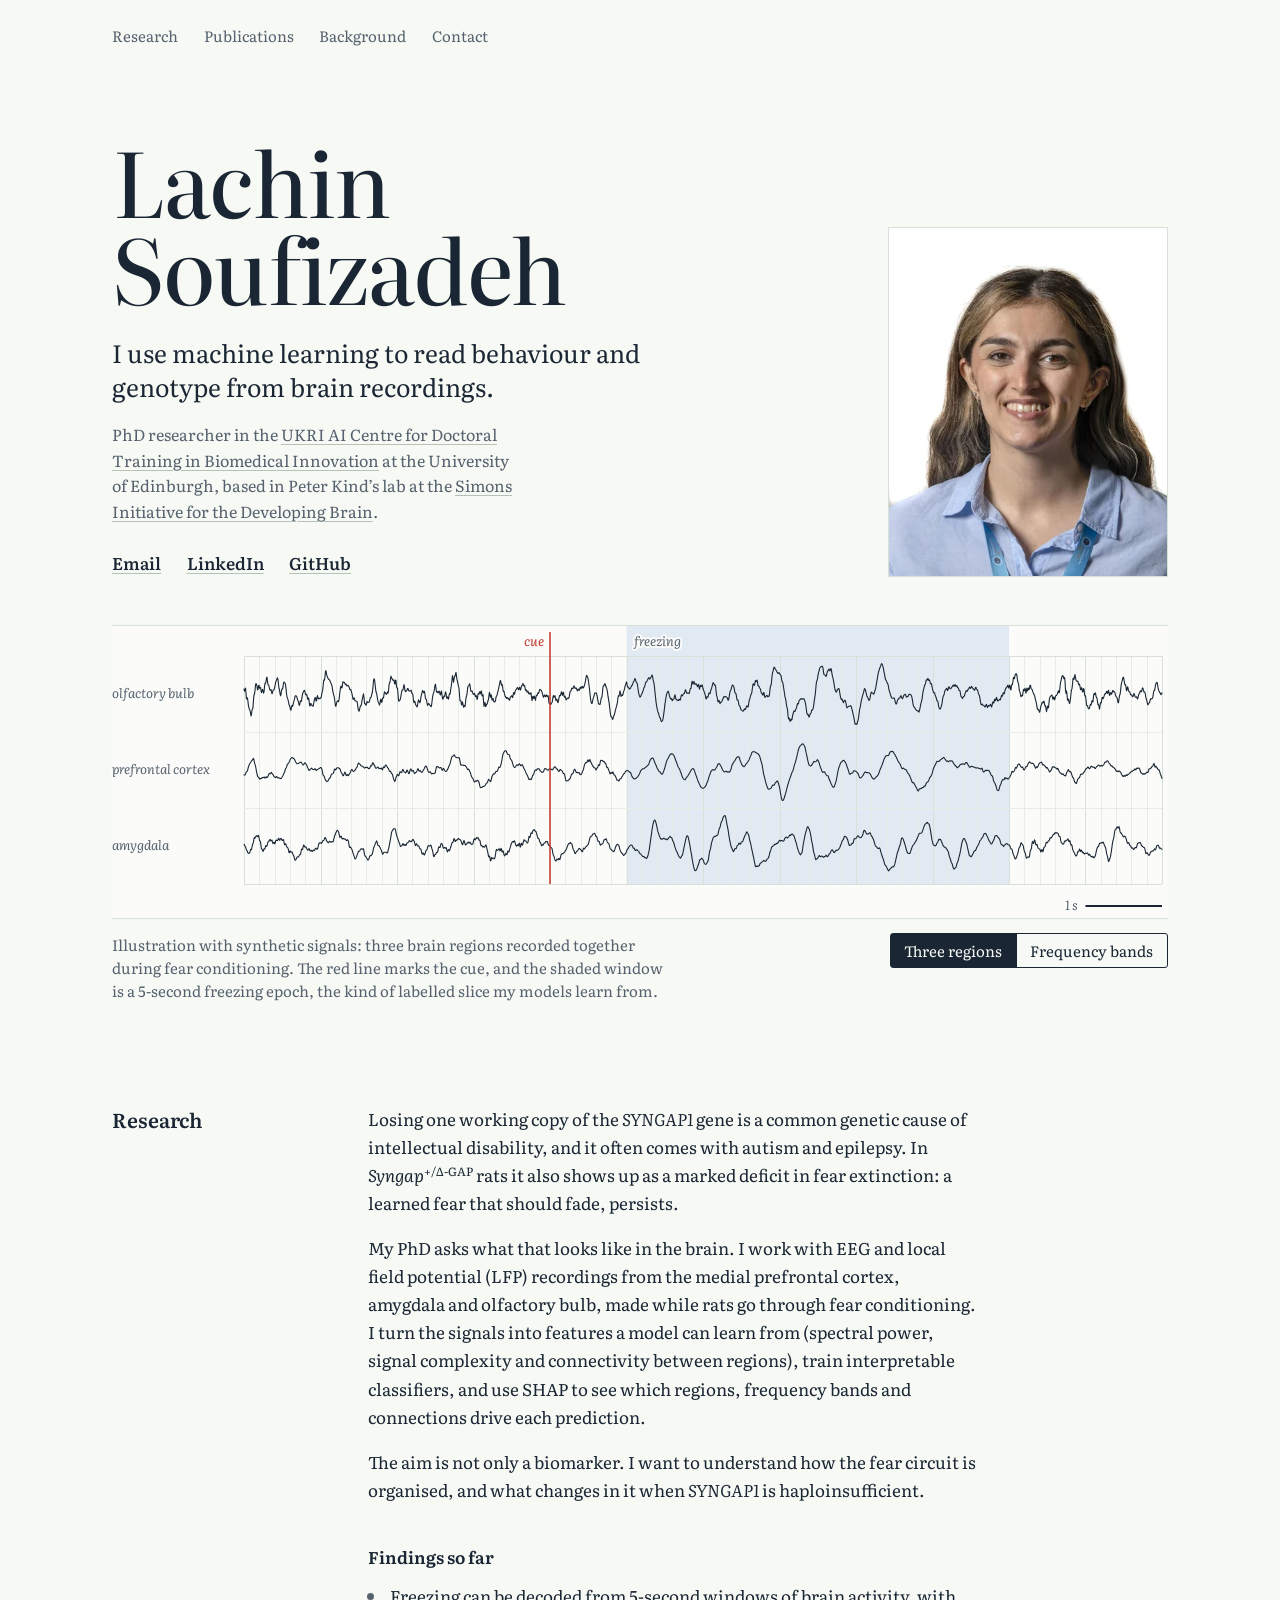
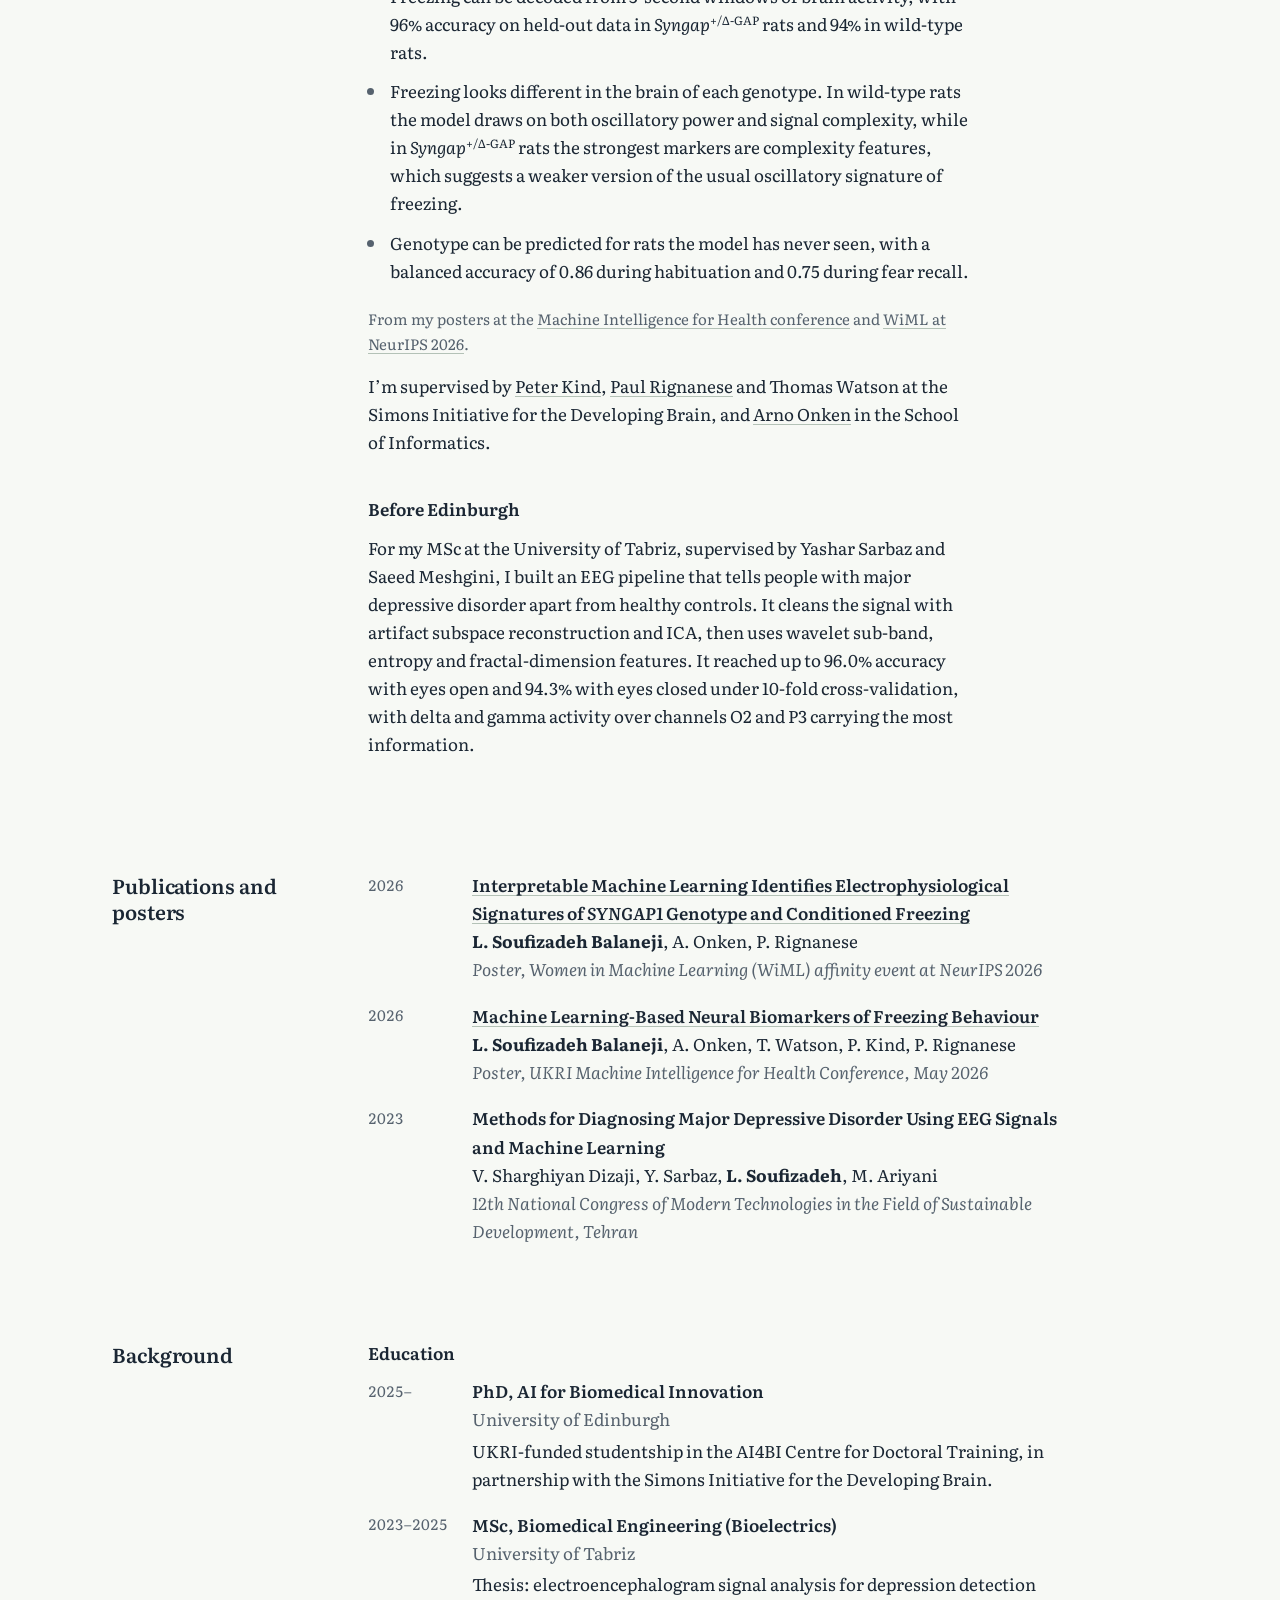
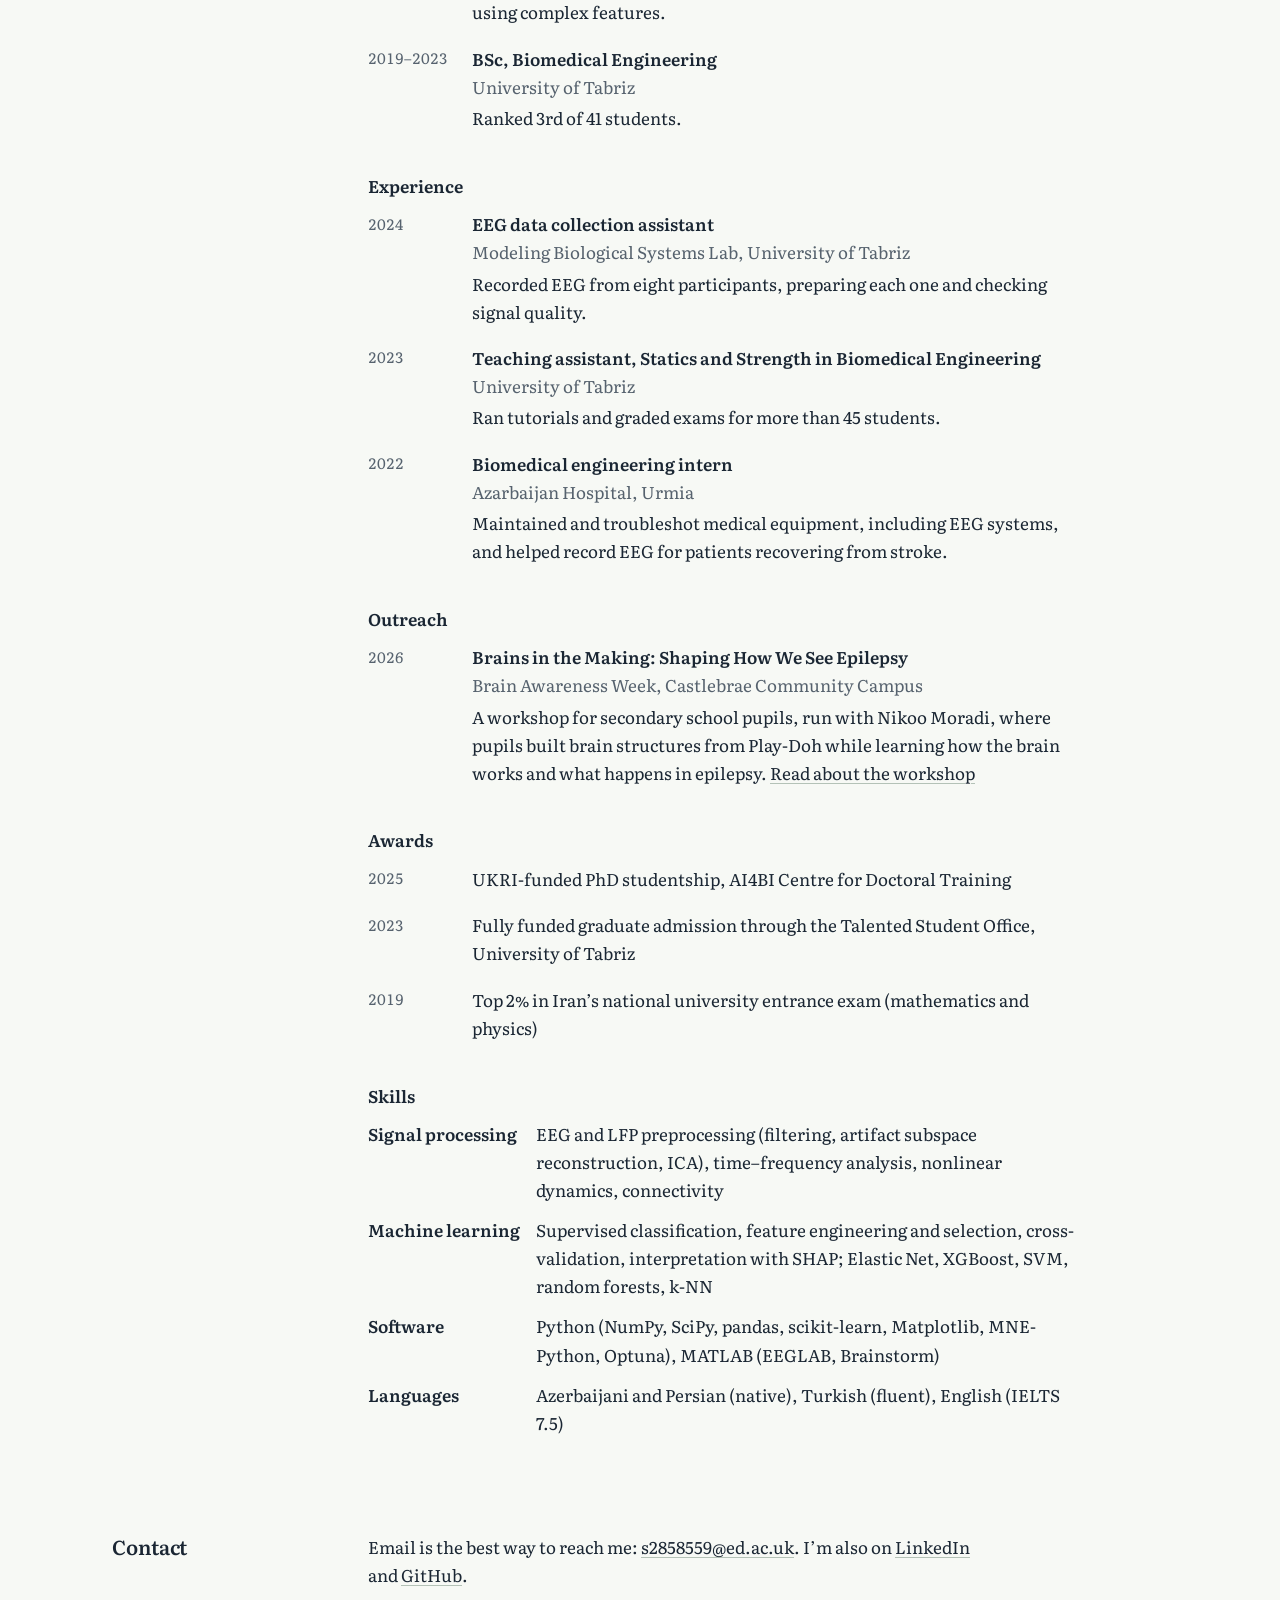
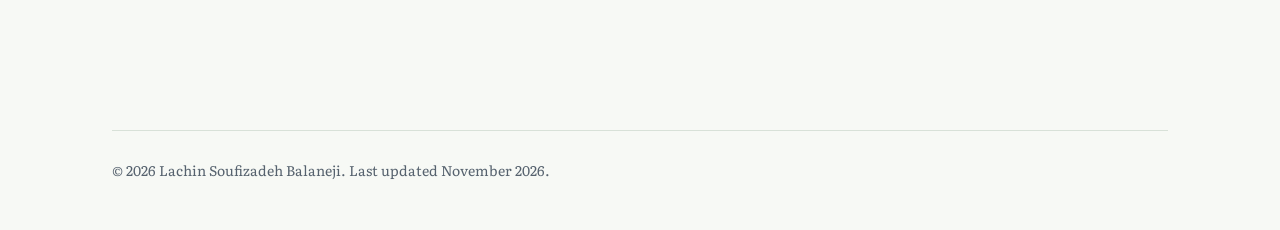
==== index.html @ 3ce11e8c "Point LinkedIn links to the current profile URL Co-Authored-By: Claude Opus 5.5 <noreply@anthropic.c" ====
<!doctype html>
<html lang="en-GB">
<head>
  <meta charset="utf-8">
  <meta name="viewport" content="width=device-width, initial-scale=1">
  <title>Lachin Soufizadeh Balaneji, PhD researcher at the University of Edinburgh</title>
  <meta name="description" content="Lachin Soufizadeh Balaneji is a PhD researcher in the UKRI AI Centre for Doctoral Training in Biomedical Innovation at the University of Edinburgh, using interpretable machine learning to decode fear behaviour and SYNGAP1 genotype from rat EEG and LFP recordings.">
  <link rel="canonical" href="https://lachinsoufizadeh.github.io/">
  <meta name="author" content="Lachin Soufizadeh Balaneji">
  <meta name="theme-color" content="#f7f9f5">
  <meta name="color-scheme" content="light">

  <meta property="og:type" content="profile">
  <meta property="og:title" content="Lachin Soufizadeh Balaneji">
  <meta property="og:description" content="PhD researcher at the University of Edinburgh, using machine learning to read behaviour and genotype from brain recordings.">
  <meta property="og:url" content="https://lachinsoufizadeh.github.io/">
  <meta property="og:image" content="https://lachinsoufizadeh.github.io/assets/img/og-image.png">
  <meta property="og:image:width" content="1200">
  <meta property="og:image:height" content="630">
  <meta property="og:image:alt" content="Lachin Soufizadeh Balaneji, PhD researcher, with an illustrated three-channel brain recording.">
  <meta name="twitter:card" content="summary_large_image">

  <link rel="icon" href="/assets/img/favicon.svg" type="image/svg+xml">
  <link rel="icon" href="/assets/img/favicon-32.png" sizes="32x32" type="image/png">
  <link rel="apple-touch-icon" href="/assets/img/apple-touch-icon.png">
  <link rel="preload" href="/assets/fonts/literata-latin-opsz-normal.woff2" as="font" type="font/woff2" crossorigin>
  <link rel="stylesheet" href="/assets/css/site.css">
  <script>document.documentElement.classList.add("js");</script>
  <script src="/assets/js/recording.js" defer></script>

  <script type="application/ld+json">
  {
    "@context": "https://schema.org",
    "@type": "Person",
    "name": "Lachin Soufizadeh Balaneji",
    "alternateName": "Lachin Soufizadeh",
    "url": "https://lachinsoufizadeh.github.io/",
    "image": "https://lachinsoufizadeh.github.io/assets/img/lachin-800.jpg",
    "jobTitle": "PhD researcher",
    "email": "mailto:s2858559@ed.ac.uk",
    "affiliation": { "@type": "CollegeOrUniversity", "name": "University of Edinburgh" },
    "alumniOf": { "@type": "CollegeOrUniversity", "name": "University of Tabriz" },
    "knowsAbout": ["Machine learning", "EEG", "Local field potentials", "Signal processing", "Neuroscience"],
    "sameAs": [
      "https://www.linkedin.com/in/lachin-soufizadeh-balaneji-bb8ab818a/",
      "https://github.com/LachinSoufizadeh"
    ]
  }
  </script>
</head>
<body>
  <a class="skip" href="#main">Skip to content</a>

  <header>
    <nav class="site-nav wrap" aria-label="Sections">
      <ul>
        <li><a href="#research">Research</a></li>
        <li><a href="#publications">Publications</a></li>
        <li><a href="#background">Background</a></li>
        <li><a href="#contact">Contact</a></li>
      </ul>
    </nav>
  </header>

  <main id="main">
    <section class="hero wrap" aria-labelledby="name">
      <div class="hero-text">
        <h1 id="name"><span>Lachin</span> <span>Soufizadeh</span></h1>
        <p class="lead">I use machine learning to read behaviour and genotype from brain recordings.</p>
        <p class="affiliation">PhD researcher in the <a href="https://ai4bi-cdt.ed.ac.uk/">UKRI AI Centre for Doctoral Training in Biomedical Innovation</a> at the University of Edinburgh, based in Peter Kind’s lab at the <a href="https://www.sidb.org.uk/">Simons Initiative for the Developing Brain</a>.</p>
        <ul class="links">
          <li><a href="mailto:s2858559@ed.ac.uk">Email</a></li>
          <li><a href="https://www.linkedin.com/in/lachin-soufizadeh-balaneji-bb8ab818a/">LinkedIn</a></li>
          <li><a href="https://github.com/LachinSoufizadeh">GitHub</a></li>
        </ul>
      </div>
      <figure class="portrait">
        <picture>
          <source type="image/webp" srcset="/assets/img/lachin-400.webp 400w, /assets/img/lachin-800.webp 800w" sizes="(max-width: 40rem) 8.5rem, (min-width: 76rem) 17.5rem, 23vw">
          <img src="/assets/img/lachin-400.jpg" srcset="/assets/img/lachin-400.jpg 400w, /assets/img/lachin-800.jpg 800w" sizes="(max-width: 40rem) 8.5rem, (min-width: 76rem) 17.5rem, 23vw" width="400" height="500" alt="Lachin Soufizadeh, smiling, in a light blue shirt.">
        </picture>
      </figure>
    </section>

    <figure class="recording wrap">
      <div class="recording-plot" data-recording></div>
      <figcaption>
        <p class="recording-caption" data-recording-caption aria-live="polite"></p>
        <div class="view-switch" role="group" aria-label="Recording view">
          <button type="button" data-view="regions" aria-pressed="true">Three regions</button>
          <button type="button" data-view="bands" aria-pressed="false">Frequency bands</button>
        </div>
      </figcaption>
    </figure>

    <section class="section wrap" id="research" aria-labelledby="research-title">
      <h2 id="research-title">Research</h2>
      <div class="section-body">
        <p>Losing one working copy of the <i>SYNGAP1</i> gene is a common genetic cause of intellectual disability, and it often comes with autism and epilepsy. In <i>Syngap</i><sup>+/Δ-GAP</sup> rats it also shows up as a marked deficit in fear extinction: a learned fear that should fade, persists.</p>
        <p>My PhD asks what that looks like in the brain. I work with EEG and local field potential (LFP) recordings from the medial prefrontal cortex, amygdala and olfactory bulb, made while rats go through fear conditioning. I turn the signals into features a model can learn from (spectral power, signal complexity and connectivity between regions), train interpretable classifiers, and use SHAP to see which regions, frequency bands and connections drive each prediction.</p>
        <p>The aim is not only a biomarker. I want to understand how the fear circuit is organised, and what changes in it when <i>SYNGAP1</i> is haploinsufficient.</p>

        <h3>Findings so far</h3>
        <ul class="findings">
          <li>Freezing can be decoded from 5-second windows of brain activity, with 96% accuracy on held-out data in <i>Syngap</i><sup>+/Δ-GAP</sup> rats and 94% in wild-type rats.</li>
          <li>Freezing looks different in the brain of each genotype. In wild-type rats the model draws on both oscillatory power and signal complexity, while in <i>Syngap</i><sup>+/Δ-GAP</sup> rats the strongest markers are complexity features, which suggests a weaker version of the usual oscillatory signature of freezing.</li>
          <li>Genotype can be predicted for rats the model has never seen, with a balanced accuracy of 0.86 during habituation and 0.75 during fear recall.</li>
        </ul>
        <p class="source">From my posters at the <a href="https://ai4bi-cdt.ed.ac.uk/sites/default/files/2026-06/Machine%20Learning-Based%20Neural%20Biomarkers%20of%20Freezing%20Behaviour%20-%20Lachin%20Soufizadeh.pdf">Machine Intelligence for Health conference</a> and <a href="https://neurips.cc/virtual/2026/179485">WiML at NeurIPS 2026</a>.</p>

        <p>I’m supervised by <a href="https://sidb.org.uk/peter-kind/">Peter Kind</a>, <a href="https://sidb.org.uk/peter-kind/paul-rignanese/">Paul Rignanese</a> and Thomas Watson at the Simons Initiative for the Developing Brain, and <a href="https://homepages.inf.ed.ac.uk/aonken/">Arno Onken</a> in the School of Informatics.</p>

        <h3>Before Edinburgh</h3>
        <p>For my MSc at the University of Tabriz, supervised by Yashar Sarbaz and Saeed Meshgini, I built an EEG pipeline that tells people with major depressive disorder apart from healthy controls. It cleans the signal with artifact subspace reconstruction and ICA, then uses wavelet sub-band, entropy and fractal-dimension features. It reached up to 96.0% accuracy with eyes open and 94.3% with eyes closed under 10-fold cross-validation, with delta and gamma activity over channels O2 and P3 carrying the most information.</p>
      </div>
    </section>

    <section class="section wrap" id="publications" aria-labelledby="publications-title">
      <h2 id="publications-title">Publications and posters</h2>
      <div class="section-body is-listing">
        <ol class="entries">
          <li class="entry">
            <span class="when">2026</span>
            <div>
              <p class="title"><a href="https://neurips.cc/virtual/2026/179485">Interpretable Machine Learning Identifies Electrophysiological Signatures of <i>SYNGAP1</i> Genotype and Conditioned Freezing</a></p>
              <p><b>L.&nbsp;Soufizadeh&nbsp;Balaneji</b>, A.&nbsp;Onken, P.&nbsp;Rignanese</p>
              <p class="meta"><i>Poster, Women in Machine Learning (WiML) affinity event at NeurIPS 2026</i></p>
            </div>
          </li>
          <li class="entry">
            <span class="when">2026</span>
            <div>
              <p class="title"><a href="https://ai4bi-cdt.ed.ac.uk/sites/default/files/2026-06/Machine%20Learning-Based%20Neural%20Biomarkers%20of%20Freezing%20Behaviour%20-%20Lachin%20Soufizadeh.pdf">Machine Learning-Based Neural Biomarkers of Freezing Behaviour</a></p>
              <p><b>L.&nbsp;Soufizadeh&nbsp;Balaneji</b>, A.&nbsp;Onken, T.&nbsp;Watson, P.&nbsp;Kind, P.&nbsp;Rignanese</p>
              <p class="meta"><i>Poster, UKRI Machine Intelligence for Health Conference, May 2026</i></p>
            </div>
          </li>
          <li class="entry">
            <span class="when">2023</span>
            <div>
              <p class="title">Methods for Diagnosing Major Depressive Disorder Using EEG Signals and Machine Learning</p>
              <p>V.&nbsp;Sharghiyan&nbsp;Dizaji, Y.&nbsp;Sarbaz, <b>L.&nbsp;Soufizadeh</b>, M.&nbsp;Ariyani</p>
              <p class="meta"><i>12th National Congress of Modern Technologies in the Field of Sustainable Development, Tehran</i></p>
            </div>
          </li>
        </ol>
      </div>
    </section>

    <section class="section wrap" id="background" aria-labelledby="background-title">
      <h2 id="background-title">Background</h2>
      <div class="section-body is-listing">
        <h3>Education</h3>
        <ol class="entries">
          <li class="entry">
            <span class="when">2025–</span>
            <div>
              <p class="title">PhD, AI for Biomedical Innovation</p>
              <p class="meta">University of Edinburgh</p>
              <p class="detail">UKRI-funded studentship in the AI4BI Centre for Doctoral Training, in partnership with the Simons Initiative for the Developing Brain.</p>
            </div>
          </li>
          <li class="entry">
            <span class="when">2023–2025</span>
            <div>
              <p class="title">MSc, Biomedical Engineering (Bioelectrics)</p>
              <p class="meta">University of Tabriz</p>
              <p class="detail">Thesis: electroencephalogram signal analysis for depression detection using complex features.</p>
            </div>
          </li>
          <li class="entry">
            <span class="when">2019–2023</span>
            <div>
              <p class="title">BSc, Biomedical Engineering</p>
              <p class="meta">University of Tabriz</p>
              <p class="detail">Ranked 3rd of 41 students.</p>
            </div>
          </li>
        </ol>

        <h3>Experience</h3>
        <ol class="entries">
          <li class="entry">
            <span class="when">2024</span>
            <div>
              <p class="title">EEG data collection assistant</p>
              <p class="meta">Modeling Biological Systems Lab, University of Tabriz</p>
              <p class="detail">Recorded EEG from eight participants, preparing each one and checking signal quality.</p>
            </div>
          </li>
          <li class="entry">
            <span class="when">2023</span>
            <div>
              <p class="title">Teaching assistant, Statics and Strength in Biomedical Engineering</p>
              <p class="meta">University of Tabriz</p>
              <p class="detail">Ran tutorials and graded exams for more than 45 students.</p>
            </div>
          </li>
          <li class="entry">
            <span class="when">2022</span>
            <div>
              <p class="title">Biomedical engineering intern</p>
              <p class="meta">Azarbaijan Hospital, Urmia</p>
              <p class="detail">Maintained and troubleshot medical equipment, including EEG systems, and helped record EEG for patients recovering from stroke.</p>
            </div>
          </li>
        </ol>

        <h3>Outreach</h3>
        <ol class="entries">
          <li class="entry">
            <span class="when">2026</span>
            <div>
              <p class="title">Brains in the Making: Shaping How We See Epilepsy</p>
              <p class="meta">Brain Awareness Week, Castlebrae Community Campus</p>
              <p class="detail">A workshop for secondary school pupils, run with Nikoo Moradi, where pupils built brain structures from Play-Doh while learning how the brain works and what happens in epilepsy. <a href="https://ai4bi-cdt.ed.ac.uk/cdt-impact/public-engagement">Read about the workshop</a></p>
            </div>
          </li>
        </ol>

        <h3>Awards</h3>
        <ol class="entries">
          <li class="entry">
            <span class="when">2025</span>
            <div><p>UKRI-funded PhD studentship, AI4BI Centre for Doctoral Training</p></div>
          </li>
          <li class="entry">
            <span class="when">2023</span>
            <div><p>Fully funded graduate admission through the Talented Student Office, University of Tabriz</p></div>
          </li>
          <li class="entry">
            <span class="when">2019</span>
            <div><p>Top 2% in Iran’s national university entrance exam (mathematics and physics)</p></div>
          </li>
        </ol>

        <h3>Skills</h3>
        <dl class="skills">
          <dt>Signal processing</dt>
          <dd>EEG and LFP preprocessing (filtering, artifact subspace reconstruction, ICA), time–frequency analysis, nonlinear dynamics, connectivity</dd>
          <dt>Machine learning</dt>
          <dd>Supervised classification, feature engineering and selection, cross-validation, interpretation with SHAP; Elastic Net, XGBoost, SVM, random forests, k-NN</dd>
          <dt>Software</dt>
          <dd>Python (NumPy, SciPy, pandas, scikit-learn, Matplotlib, MNE-Python, Optuna), MATLAB (EEGLAB, Brainstorm)</dd>
          <dt>Languages</dt>
          <dd>Azerbaijani and Persian (native), Turkish (fluent), English (IELTS 7.5)</dd>
        </dl>
      </div>
    </section>

    <section class="section wrap" id="contact" aria-labelledby="contact-title">
      <h2 id="contact-title">Contact</h2>
      <div class="section-body">
        <p>Email is the best way to reach me: <a href="mailto:s2858559@ed.ac.uk">s2858559@ed.ac.uk</a>. I’m also on <a href="https://www.linkedin.com/in/lachin-soufizadeh-balaneji-bb8ab818a/">LinkedIn</a> and <a href="https://github.com/LachinSoufizadeh">GitHub</a>.</p>
      </div>
    </section>
  </main>

  <footer class="site-footer wrap">
    <p>© 2026 Lachin Soufizadeh Balaneji. Last updated November 2026.</p>
  </footer>
</body>
</html>
---- assets/css/site.css ----
/* Lachin Soufizadeh Balaneji, personal site.
   Palette taken from chart-recorder paper: pale grid, blue-black ink,
   red pen for event marks (used only for the cue in the recording strip). */

/* Literata (SIL Open Font License, see assets/fonts/OFL.txt) */
@font-face {
  font-family: "Literata";
  font-style: normal;
  font-weight: 200 900;
  font-display: swap;
  src: url("../fonts/literata-latin-opsz-normal.woff2") format("woff2");
  unicode-range: U+0000-00FF, U+0131, U+0152-0153, U+02BB-02BC, U+02C6, U+02DA, U+02DC, U+0304, U+0308, U+0329, U+2000-206F, U+20AC, U+2122, U+2191, U+2193, U+2212, U+2215, U+FEFF, U+FFFD;
}
@font-face {
  font-family: "Literata";
  font-style: italic;
  font-weight: 200 900;
  font-display: swap;
  src: url("../fonts/literata-latin-opsz-italic.woff2") format("woff2");
  unicode-range: U+0000-00FF, U+0131, U+0152-0153, U+02BB-02BC, U+02C6, U+02DA, U+02DC, U+0304, U+0308, U+0329, U+2000-206F, U+20AC, U+2122, U+2191, U+2193, U+2212, U+2215, U+FEFF, U+FFFD;
}
@font-face {
  font-family: "Literata";
  font-style: normal;
  font-weight: 200 900;
  font-display: swap;
  src: url("../fonts/literata-latin-ext-opsz-normal.woff2") format("woff2");
  unicode-range: U+0100-02BA, U+02BD-02C5, U+02C7-02CC, U+02CE-02D7, U+02DD-02FF, U+0304, U+0308, U+0329, U+1D00-1DBF, U+1E00-1E9F, U+1EF2-1EFF, U+2020, U+20A0-20AB, U+20AD-20C0, U+2113, U+2C60-2C7F, U+A720-A7FF;
}
@font-face {
  font-family: "Literata";
  font-style: italic;
  font-weight: 200 900;
  font-display: swap;
  src: url("../fonts/literata-latin-ext-opsz-italic.woff2") format("woff2");
  unicode-range: U+0100-02BA, U+02BD-02C5, U+02C7-02CC, U+02CE-02D7, U+02DD-02FF, U+0304, U+0308, U+0329, U+1D00-1DBF, U+1E00-1E9F, U+1EF2-1EFF, U+2020, U+20A0-20AB, U+20AD-20C0, U+2113, U+2C60-2C7F, U+A720-A7FF;
}
@font-face {
  font-family: "Literata";
  font-style: normal;
  font-weight: 200 900;
  font-display: swap;
  src: url("../fonts/literata-greek-opsz-normal.woff2") format("woff2");
  unicode-range: U+0370-0377, U+037A-037F, U+0384-038A, U+038C, U+038E-03A1, U+03A3-03FF;
}

:root {
  --paper: #f7f9f5;
  --strip: #fbfcfa;
  --grid: #d8e1d8;
  --grid-fine: #e7ede6;
  --ink: #1a2633;
  --ink-2: #56626e;
  --rule: #b4c2b7;
  --cue: #c2362b;
  --epoch: #e1e9f2;
  --font: "Literata", "Iowan Old Style", "Palatino Linotype", Palatino, Georgia, serif;
  --measure: 38rem;
  --gutter: clamp(1.25rem, 4vw, 3rem);
  color-scheme: light;
}

*,
*::before,
*::after {
  box-sizing: border-box;
}

html {
  -webkit-text-size-adjust: 100%;
  text-size-adjust: 100%;
  scroll-behavior: smooth;
}

body {
  margin: 0;
  background: var(--paper);
  color: var(--ink);
  font-family: var(--font);
  font-size: 1.0625rem;
  line-height: 1.65;
  font-optical-sizing: auto;
  font-kerning: normal;
  text-rendering: optimizeLegibility;
  -webkit-font-smoothing: antialiased;
}

img,
svg {
  max-width: 100%;
}

a {
  color: inherit;
  text-decoration-line: underline;
  text-decoration-color: var(--rule);
  text-decoration-thickness: 1px;
  text-underline-offset: 0.2em;
  transition: text-decoration-color 0.15s ease;
}

a:hover {
  text-decoration-color: currentColor;
}

:focus-visible {
  outline: 2px solid var(--ink);
  outline-offset: 3px;
  border-radius: 2px;
}

i,
em {
  font-style: italic;
}

sup {
  font-size: 0.7em;
  line-height: 0;
  vertical-align: 0.5em;
}

.wrap {
  width: 100%;
  max-width: 72rem;
  margin-inline: auto;
  padding-inline: var(--gutter);
}

.skip {
  position: absolute;
  left: var(--gutter);
  top: -4rem;
  z-index: 10;
  padding: 0.5rem 0.8rem;
  background: var(--ink);
  color: var(--paper);
  text-decoration: none;
}

.skip:focus {
  top: 0.75rem;
}

/* Navigation */

.site-nav {
  padding-top: 1.5rem;
}

.site-nav ul {
  display: flex;
  flex-wrap: wrap;
  gap: 0.25rem 1.6rem;
  margin: 0;
  padding: 0;
  list-style: none;
  font-size: 0.9375rem;
}

.site-nav a {
  color: var(--ink-2);
  text-decoration-color: transparent;
}

.site-nav a:hover {
  color: var(--ink);
  text-decoration-color: var(--rule);
}

/* Hero */

.hero {
  display: grid;
  grid-template-columns: minmax(0, 1fr) clamp(11rem, 23vw, 17.5rem);
  gap: clamp(1.5rem, 5vw, 4.5rem);
  align-items: end;
  padding-top: clamp(2.5rem, 7vw, 5.5rem);
  padding-bottom: clamp(2rem, 4vw, 3rem);
}

.hero h1 {
  margin: 0;
  font-size: clamp(2.9rem, 7.4vw, 5.6rem);
  font-weight: 450;
  font-variation-settings: "opsz" 72;
  line-height: 0.97;
  letter-spacing: -0.02em;
}

.hero h1 span {
  display: block;
}

.lead {
  max-width: 40ch;
  margin: 1.6rem 0 0;
  font-size: clamp(1.25rem, 2.3vw, 1.55rem);
  font-variation-settings: "opsz" 30;
  line-height: 1.38;
}

.affiliation {
  max-width: 46ch;
  margin: 1.1rem 0 0;
  color: var(--ink-2);
  font-size: 1rem;
  line-height: 1.6;
}

.links {
  display: flex;
  flex-wrap: wrap;
  gap: 0.4rem 1.6rem;
  margin: 1.5rem 0 0;
  padding: 0;
  list-style: none;
  font-weight: 560;
}

.portrait {
  margin: 0;
}

.portrait img {
  display: block;
  width: 100%;
  height: auto;
  border: 1px solid var(--grid);
  background: #fff;
}

/* Recording strip (drawn by assets/js/recording.js) */

.recording {
  display: none;
  margin: 0 auto clamp(3.5rem, 8vw, 6.5rem);
}

.js .recording {
  display: block;
}

.recording-plot {
  min-height: 292px;
  border-block: 1px solid var(--grid);
  background: var(--strip);
}

.recording-plot svg {
  display: block;
  overflow: visible;
}

.recording figcaption {
  display: flex;
  flex-wrap: wrap;
  align-items: flex-start;
  justify-content: space-between;
  gap: 0.9rem 2.5rem;
  margin-top: 0.9rem;
  color: var(--ink-2);
  font-size: 0.9375rem;
  line-height: 1.55;
}

.recording-caption {
  max-width: 62ch;
  margin: 0;
}

.view-switch {
  display: inline-flex;
  flex-shrink: 0;
  border: 1px solid var(--ink);
  border-radius: 3px;
}

.view-switch button {
  margin: 0;
  padding: 0.38rem 0.85rem;
  border: 0;
  background: transparent;
  color: var(--ink);
  font: inherit;
  font-size: 0.9375rem;
  line-height: 1.4;
  cursor: pointer;
}

.view-switch button + button {
  border-left: 1px solid var(--ink);
}

.view-switch button:hover {
  background: var(--epoch);
}

.view-switch button[aria-pressed="true"] {
  background: var(--ink);
  color: var(--paper);
}

.view-switch button:focus-visible {
  outline-offset: 2px;
}

.rec-grid {
  stroke: var(--grid-fine);
  stroke-width: 1;
  shape-rendering: crispEdges;
}

.rec-grid.is-major {
  stroke: var(--grid);
}

.rec-epoch {
  fill: var(--epoch);
}

.rec-cue {
  stroke: var(--cue);
  stroke-width: 1.5;
}

.rec-text {
  font-family: var(--font);
  font-size: 13px;
  font-style: italic;
  fill: var(--ink-2);
  paint-order: stroke;
  stroke: var(--strip);
  stroke-width: 4px;
  stroke-linejoin: round;
}

.rec-text.is-cue {
  fill: var(--cue);
}

.rec-text .sym {
  font-style: normal;
  font-size: 15px;
  fill: var(--ink);
}

.rec-scale {
  stroke: var(--ink);
  stroke-width: 2;
}

.trace {
  fill: none;
  stroke: var(--ink);
  stroke-width: 1.1;
  stroke-linejoin: round;
  stroke-linecap: round;
}

.layer {
  transition: opacity 0.35s ease, visibility 0.35s;
}

.layer.is-off {
  opacity: 0;
  visibility: hidden;
}

.is-drawing .trace {
  stroke-dasharray: var(--len);
  stroke-dashoffset: var(--len);
  animation: draw-trace 2s cubic-bezier(0.3, 0.55, 0.2, 1) forwards;
  animation-delay: calc(var(--i) * 160ms);
}

@keyframes draw-trace {
  to {
    stroke-dashoffset: 0;
  }
}

/* Sections */

.section {
  display: grid;
  grid-template-columns: minmax(0, 1fr);
  gap: 1.1rem;
  padding-bottom: clamp(3.5rem, 8vw, 6rem);
}

.section h2 {
  margin: 0;
  font-size: 1.4rem;
  font-weight: 600;
  font-variation-settings: "opsz" 30;
  line-height: 1.3;
  letter-spacing: -0.005em;
}

.section-body {
  max-width: var(--measure);
}

/* Dated lists get extra width for the year column, so their text keeps the same measure as the prose. */
.section-body.is-listing {
  max-width: calc(var(--measure) + 6.5rem);
}

.section-body > :first-child {
  margin-top: 0;
}

.section-body p {
  margin: 0 0 1em;
}

.section-body h3 {
  margin: 2.6rem 0 0.8rem;
  font-size: 1.0625rem;
  font-weight: 620;
  line-height: 1.4;
}

.findings {
  margin: 0 0 1.4rem;
  padding-left: 1.2rem;
}

.findings li {
  margin-bottom: 0.7rem;
  padding-left: 0.2rem;
}

.findings li::marker {
  color: var(--ink-2);
}

.source {
  color: var(--ink-2);
  font-size: 0.9375rem;
}

/* Dated lists */

.entries {
  margin: 0;
  padding: 0;
  list-style: none;
}

.entry {
  display: grid;
  grid-template-columns: 5.5rem minmax(0, 1fr);
  gap: 0 1rem;
}

.entry + .entry {
  margin-top: 1.15rem;
}

.when {
  padding-top: 0.08rem;
  color: var(--ink-2);
  font-size: 0.9375rem;
  font-variant-numeric: tabular-nums;
  white-space: nowrap;
}

.entry p {
  margin: 0;
}

.entry .title {
  font-weight: 600;
}

.entry .meta {
  color: var(--ink-2);
}

.entry .detail {
  margin-top: 0.2rem;
}

/* Skills */

.skills {
  display: grid;
  grid-template-columns: 9.5rem minmax(0, 1fr);
  gap: 0.75rem 1rem;
  margin: 0;
}

.skills dt {
  font-weight: 600;
}

.skills dd {
  margin: 0;
}

/* Footer */

.site-footer {
  padding-top: 1.75rem;
  padding-bottom: 3rem;
  color: var(--ink-2);
  font-size: 0.875rem;
}

.site-footer p {
  margin: 0;
  padding-top: 1.75rem;
  border-top: 1px solid var(--grid);
}

/* Layout changes */

@media (min-width: 60rem) {
  .section {
    grid-template-columns: 13rem minmax(0, 1fr);
    gap: 3rem;
  }

  .section h2 {
    position: sticky;
    top: 1.5rem;
    align-self: start;
    font-size: 1.25rem;
    padding-top: 0.05rem;
  }
}

@media (max-width: 40rem) {
  .site-nav ul {
    gap: 0.25rem 1.1rem;
    font-size: 0.9rem;
  }

  .hero {
    grid-template-columns: minmax(0, 1fr);
    gap: 1.75rem;
    padding-top: 2rem;
  }

  .portrait {
    order: -1;
    width: 8.5rem;
  }

  .entry {
    grid-template-columns: minmax(0, 1fr);
  }

  .when {
    padding-top: 0;
  }

  .skills {
    grid-template-columns: minmax(0, 1fr);
    gap: 0.1rem;
  }

  .skills dd {
    margin-bottom: 0.8rem;
  }
}

@media (prefers-reduced-motion: reduce) {
  html {
    scroll-behavior: auto;
  }

  .layer,
  a {
    transition: none;
  }

  .is-drawing .trace {
    animation: none;
    stroke-dasharray: none;
    stroke-dashoffset: 0;
  }
}

@media print {
  .site-nav,
  .recording {
    display: none !important;
  }

  body {
    background: #fff;
  }
}
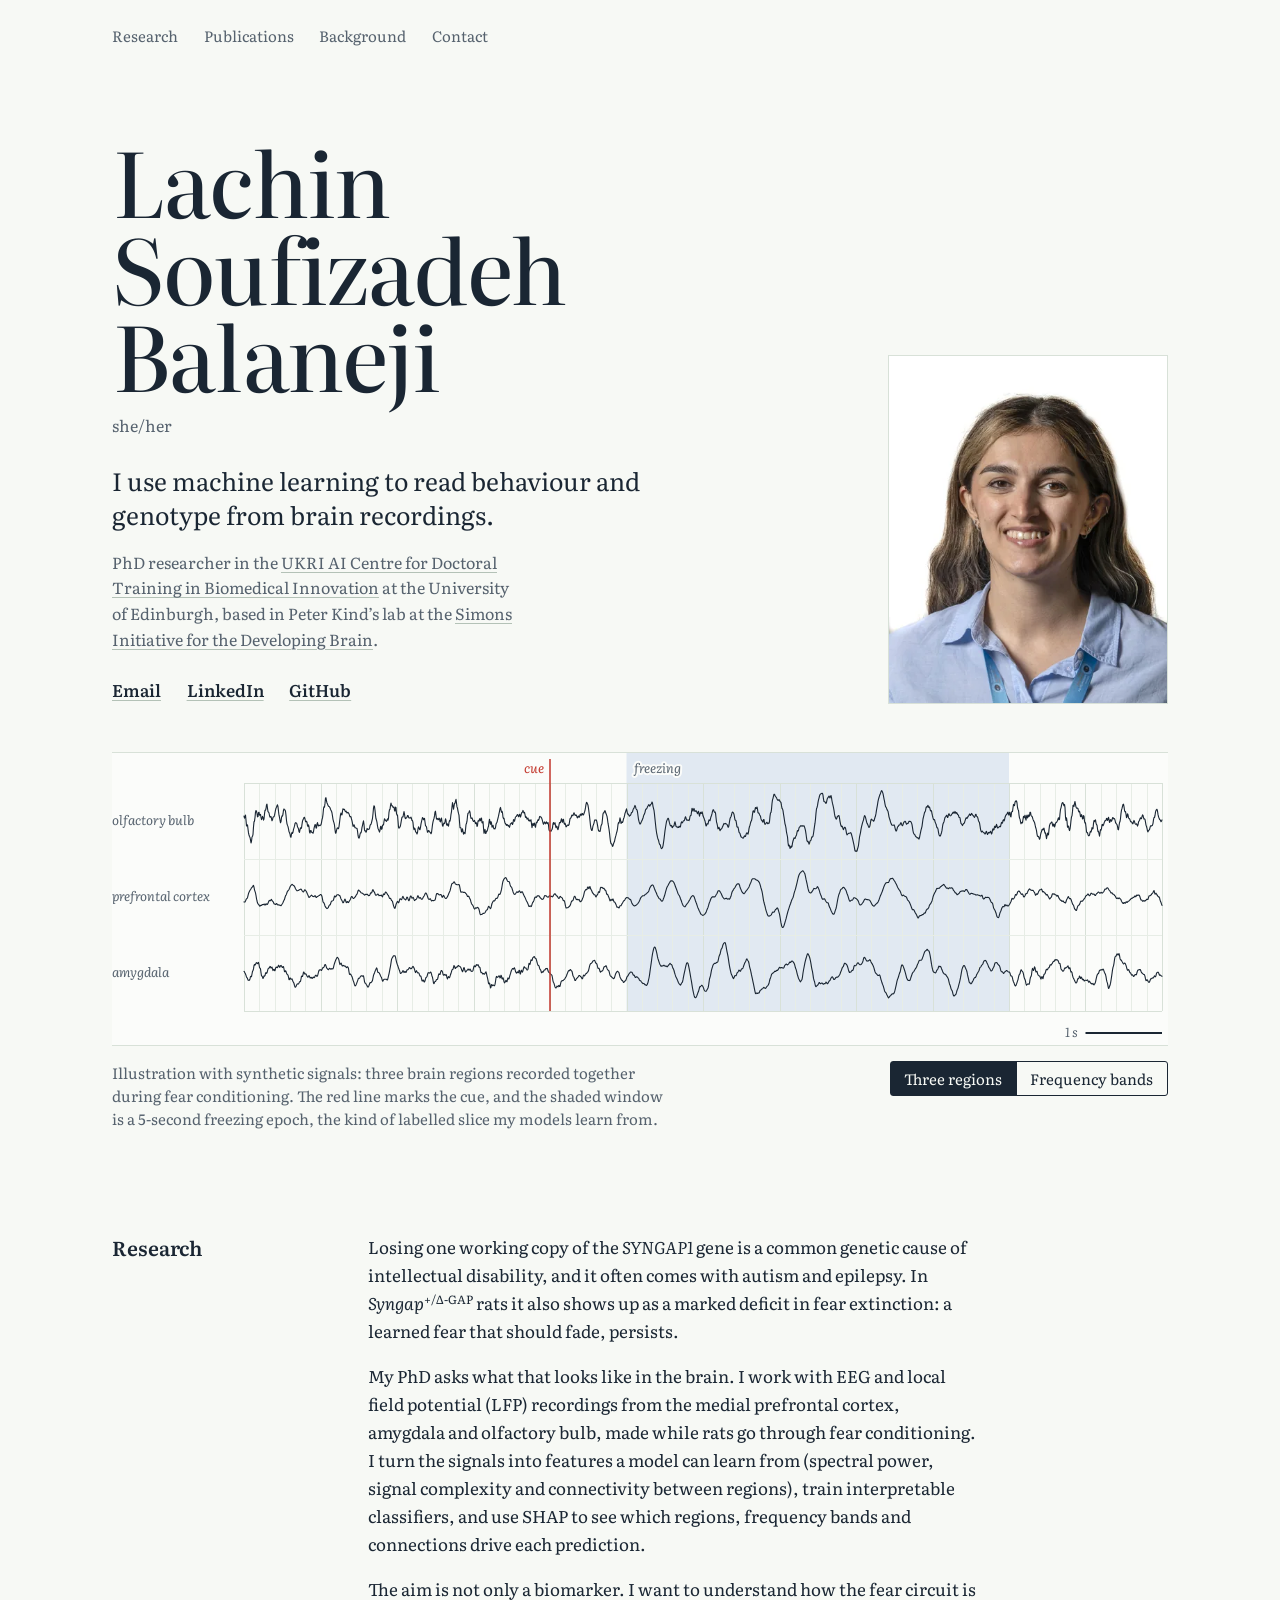
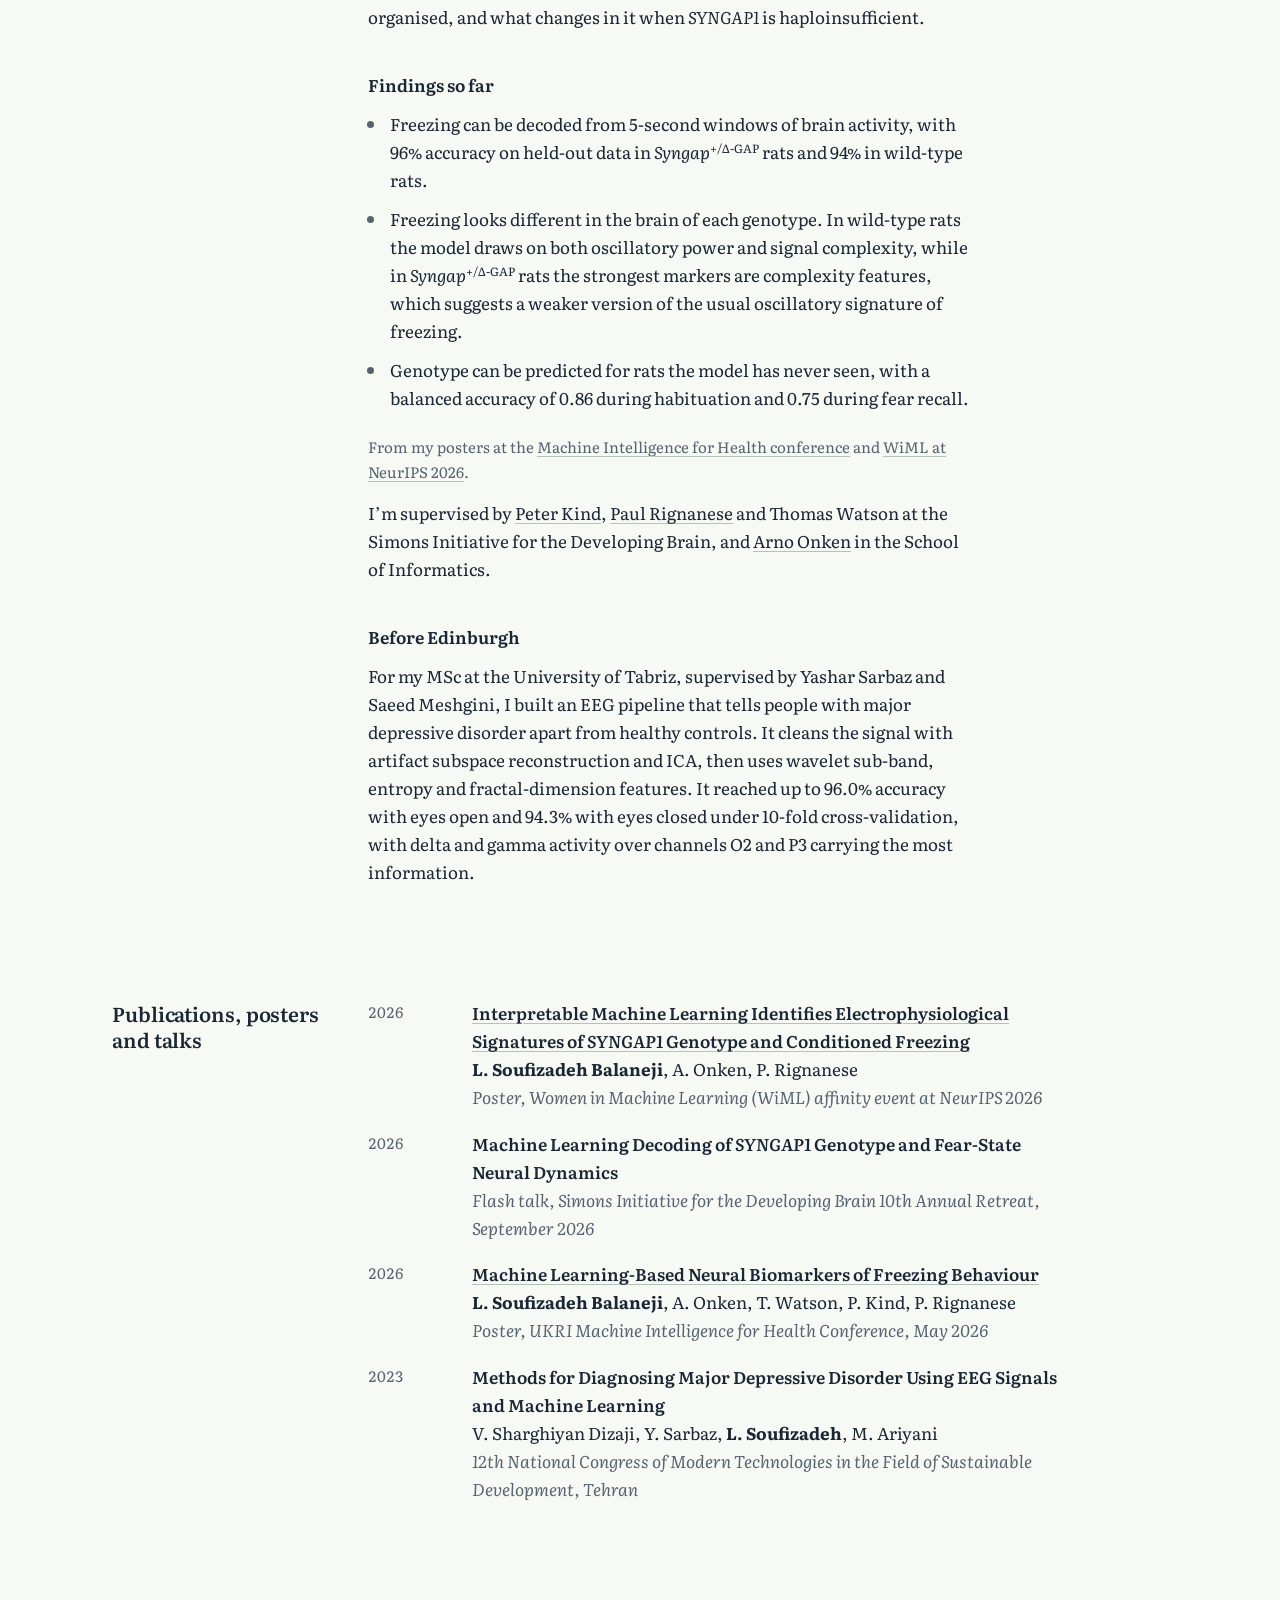
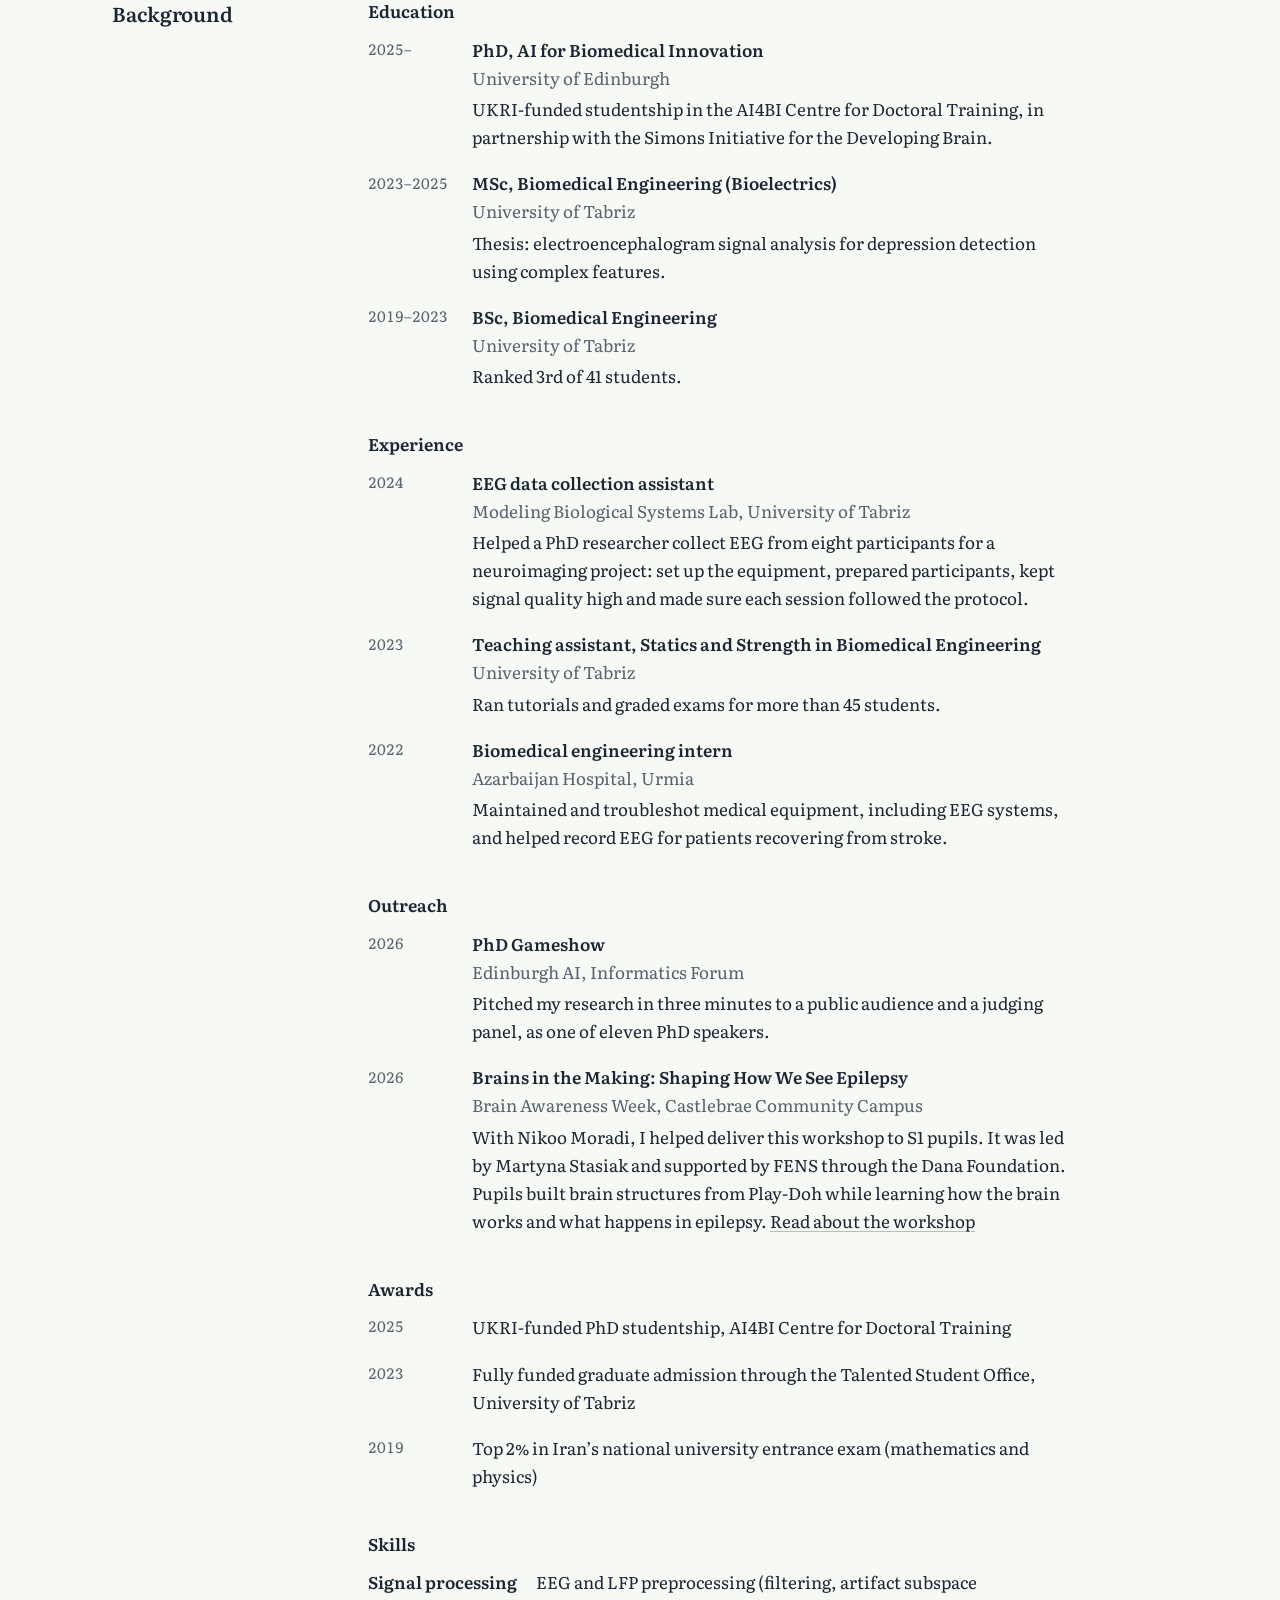
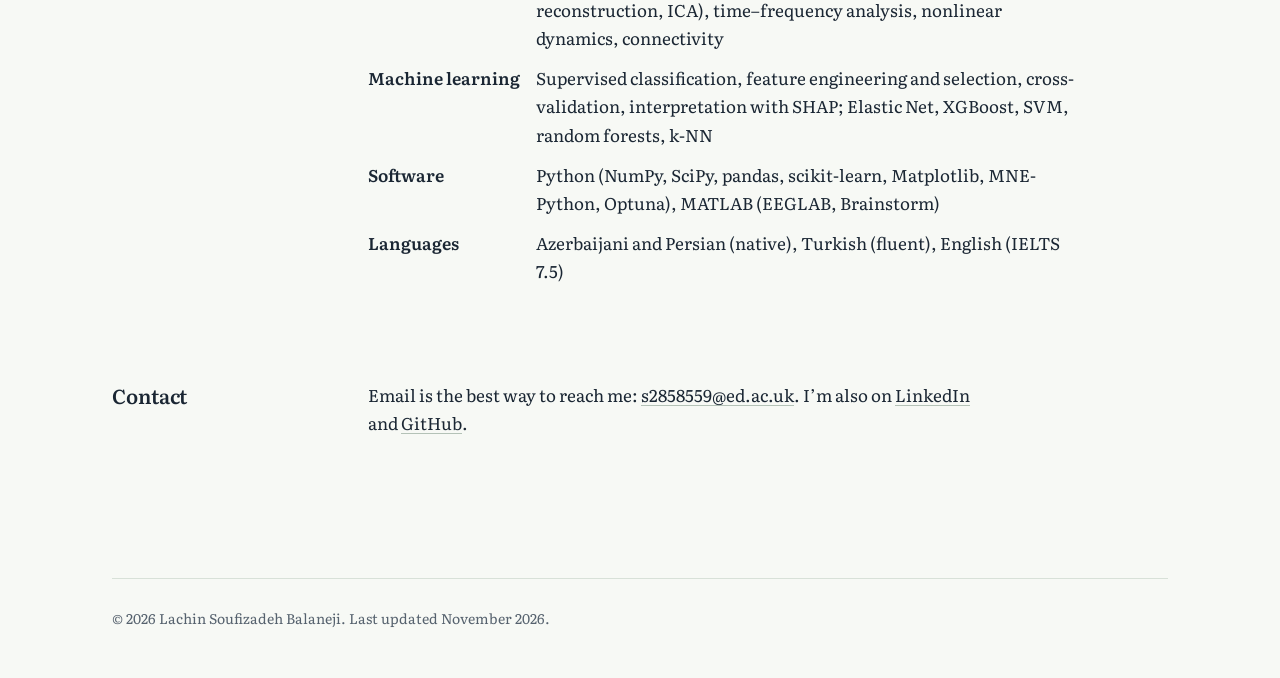
==== commit 56cfe736: "Add details from LinkedIn Full name and pronouns, the SIDB retreat flash talk, the PhD Gameshow, ful" ====
--- a/index.html
+++ b/index.html
@@ -65,7 +65,8 @@
   <main id="main">
     <section class="hero wrap" aria-labelledby="name">
       <div class="hero-text">
-        <h1 id="name"><span>Lachin</span> <span>Soufizadeh</span></h1>
+        <h1 id="name"><span>Lachin</span> <span>Soufizadeh</span> <span>Balaneji</span></h1>
+        <p class="pronouns">she/her</p>
         <p class="lead">I use machine learning to read behaviour and genotype from brain recordings.</p>
         <p class="affiliation">PhD researcher in the <a href="https://ai4bi-cdt.ed.ac.uk/">UKRI AI Centre for Doctoral Training in Biomedical Innovation</a> at the University of Edinburgh, based in Peter Kind’s lab at the <a href="https://www.sidb.org.uk/">Simons Initiative for the Developing Brain</a>.</p>
         <ul class="links">
@@ -77,7 +78,7 @@
       <figure class="portrait">
         <picture>
           <source type="image/webp" srcset="/assets/img/lachin-400.webp 400w, /assets/img/lachin-800.webp 800w" sizes="(max-width: 40rem) 8.5rem, (min-width: 76rem) 17.5rem, 23vw">
-          <img src="/assets/img/lachin-400.jpg" srcset="/assets/img/lachin-400.jpg 400w, /assets/img/lachin-800.jpg 800w" sizes="(max-width: 40rem) 8.5rem, (min-width: 76rem) 17.5rem, 23vw" width="400" height="500" alt="Lachin Soufizadeh, smiling, in a light blue shirt.">
+          <img src="/assets/img/lachin-400.jpg" srcset="/assets/img/lachin-400.jpg 400w, /assets/img/lachin-800.jpg 800w" sizes="(max-width: 40rem) 8.5rem, (min-width: 76rem) 17.5rem, 23vw" width="400" height="500" alt="Lachin Soufizadeh Balaneji, smiling, in a light blue shirt.">
         </picture>
       </figure>
     </section>
@@ -116,7 +117,7 @@
     </section>
 
     <section class="section wrap" id="publications" aria-labelledby="publications-title">
-      <h2 id="publications-title">Publications and posters</h2>
+      <h2 id="publications-title">Publications, posters and talks</h2>
       <div class="section-body is-listing">
         <ol class="entries">
           <li class="entry">
@@ -125,6 +126,13 @@
               <p class="title"><a href="https://neurips.cc/virtual/2026/179485">Interpretable Machine Learning Identifies Electrophysiological Signatures of <i>SYNGAP1</i> Genotype and Conditioned Freezing</a></p>
               <p><b>L.&nbsp;Soufizadeh&nbsp;Balaneji</b>, A.&nbsp;Onken, P.&nbsp;Rignanese</p>
               <p class="meta"><i>Poster, Women in Machine Learning (WiML) affinity event at NeurIPS 2026</i></p>
+            </div>
+          </li>
+          <li class="entry">
+            <span class="when">2026</span>
+            <div>
+              <p class="title">Machine Learning Decoding of <i>SYNGAP1</i> Genotype and Fear-State Neural Dynamics</p>
+              <p class="meta"><i>Flash talk, Simons Initiative for the Developing Brain 10th Annual Retreat, September 2026</i></p>
             </div>
           </li>
           <li class="entry">
@@ -185,7 +193,7 @@
             <div>
               <p class="title">EEG data collection assistant</p>
               <p class="meta">Modeling Biological Systems Lab, University of Tabriz</p>
-              <p class="detail">Recorded EEG from eight participants, preparing each one and checking signal quality.</p>
+              <p class="detail">Helped a PhD researcher collect EEG from eight participants for a neuroimaging project: set up the equipment, prepared participants, kept signal quality high and made sure each session followed the protocol.</p>
             </div>
           </li>
           <li class="entry">
@@ -211,9 +219,17 @@
           <li class="entry">
             <span class="when">2026</span>
             <div>
+              <p class="title">PhD Gameshow</p>
+              <p class="meta">Edinburgh AI, Informatics Forum</p>
+              <p class="detail">Pitched my research in three minutes to a public audience and a judging panel, as one of eleven PhD speakers.</p>
+            </div>
+          </li>
+          <li class="entry">
+            <span class="when">2026</span>
+            <div>
               <p class="title">Brains in the Making: Shaping How We See Epilepsy</p>
               <p class="meta">Brain Awareness Week, Castlebrae Community Campus</p>
-              <p class="detail">A workshop for secondary school pupils, run with Nikoo Moradi, where pupils built brain structures from Play-Doh while learning how the brain works and what happens in epilepsy. <a href="https://ai4bi-cdt.ed.ac.uk/cdt-impact/public-engagement">Read about the workshop</a></p>
+              <p class="detail">With Nikoo Moradi, I helped deliver this workshop to S1 pupils. It was led by Martyna Stasiak and supported by FENS through the Dana Foundation. Pupils built brain structures from Play-Doh while learning how the brain works and what happens in epilepsy. <a href="https://ai4bi-cdt.ed.ac.uk/cdt-impact/public-engagement">Read about the workshop</a></p>
             </div>
           </li>
         </ol>
--- a/assets/css/site.css
+++ b/assets/css/site.css
@@ -192,6 +192,12 @@
   display: block;
 }
 
+.pronouns {
+  margin: 0.9rem 0 0;
+  color: var(--ink-2);
+  font-size: 1rem;
+}
+
 .lead {
   max-width: 40ch;
   margin: 1.6rem 0 0;
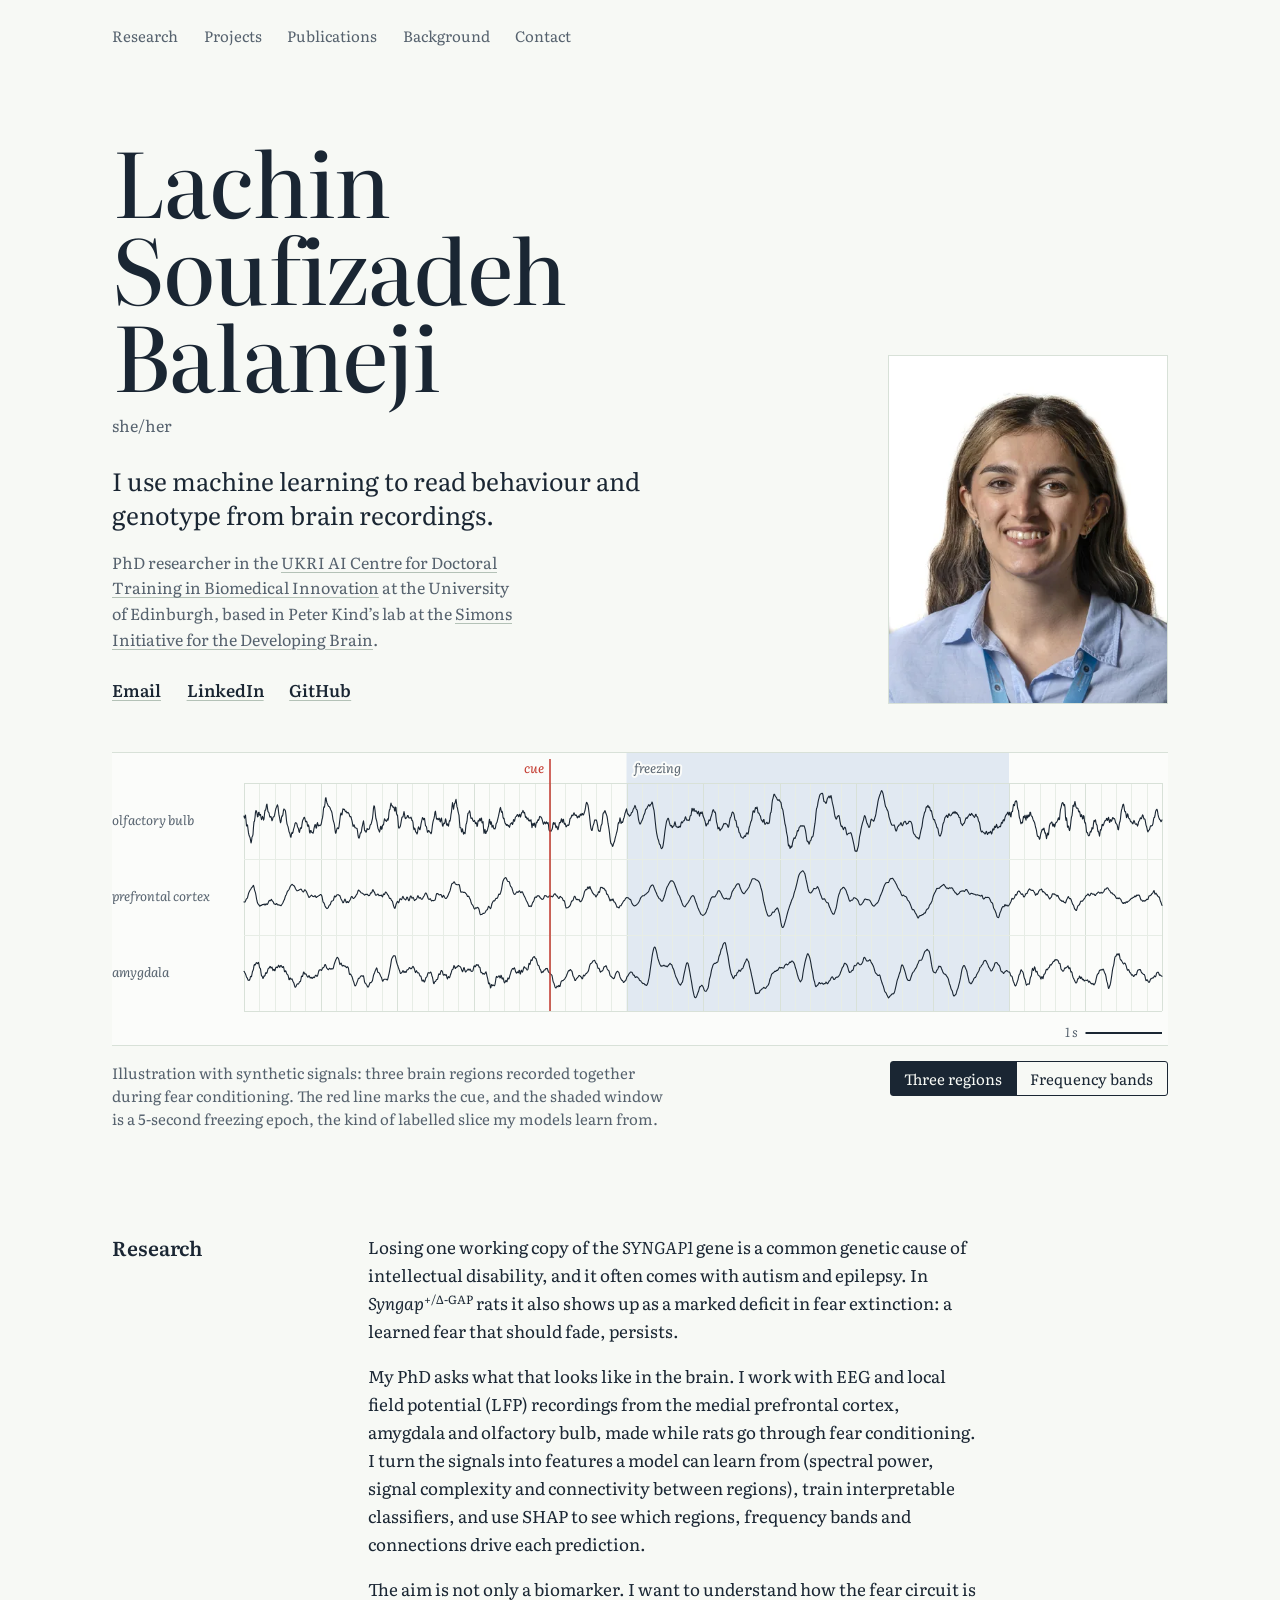
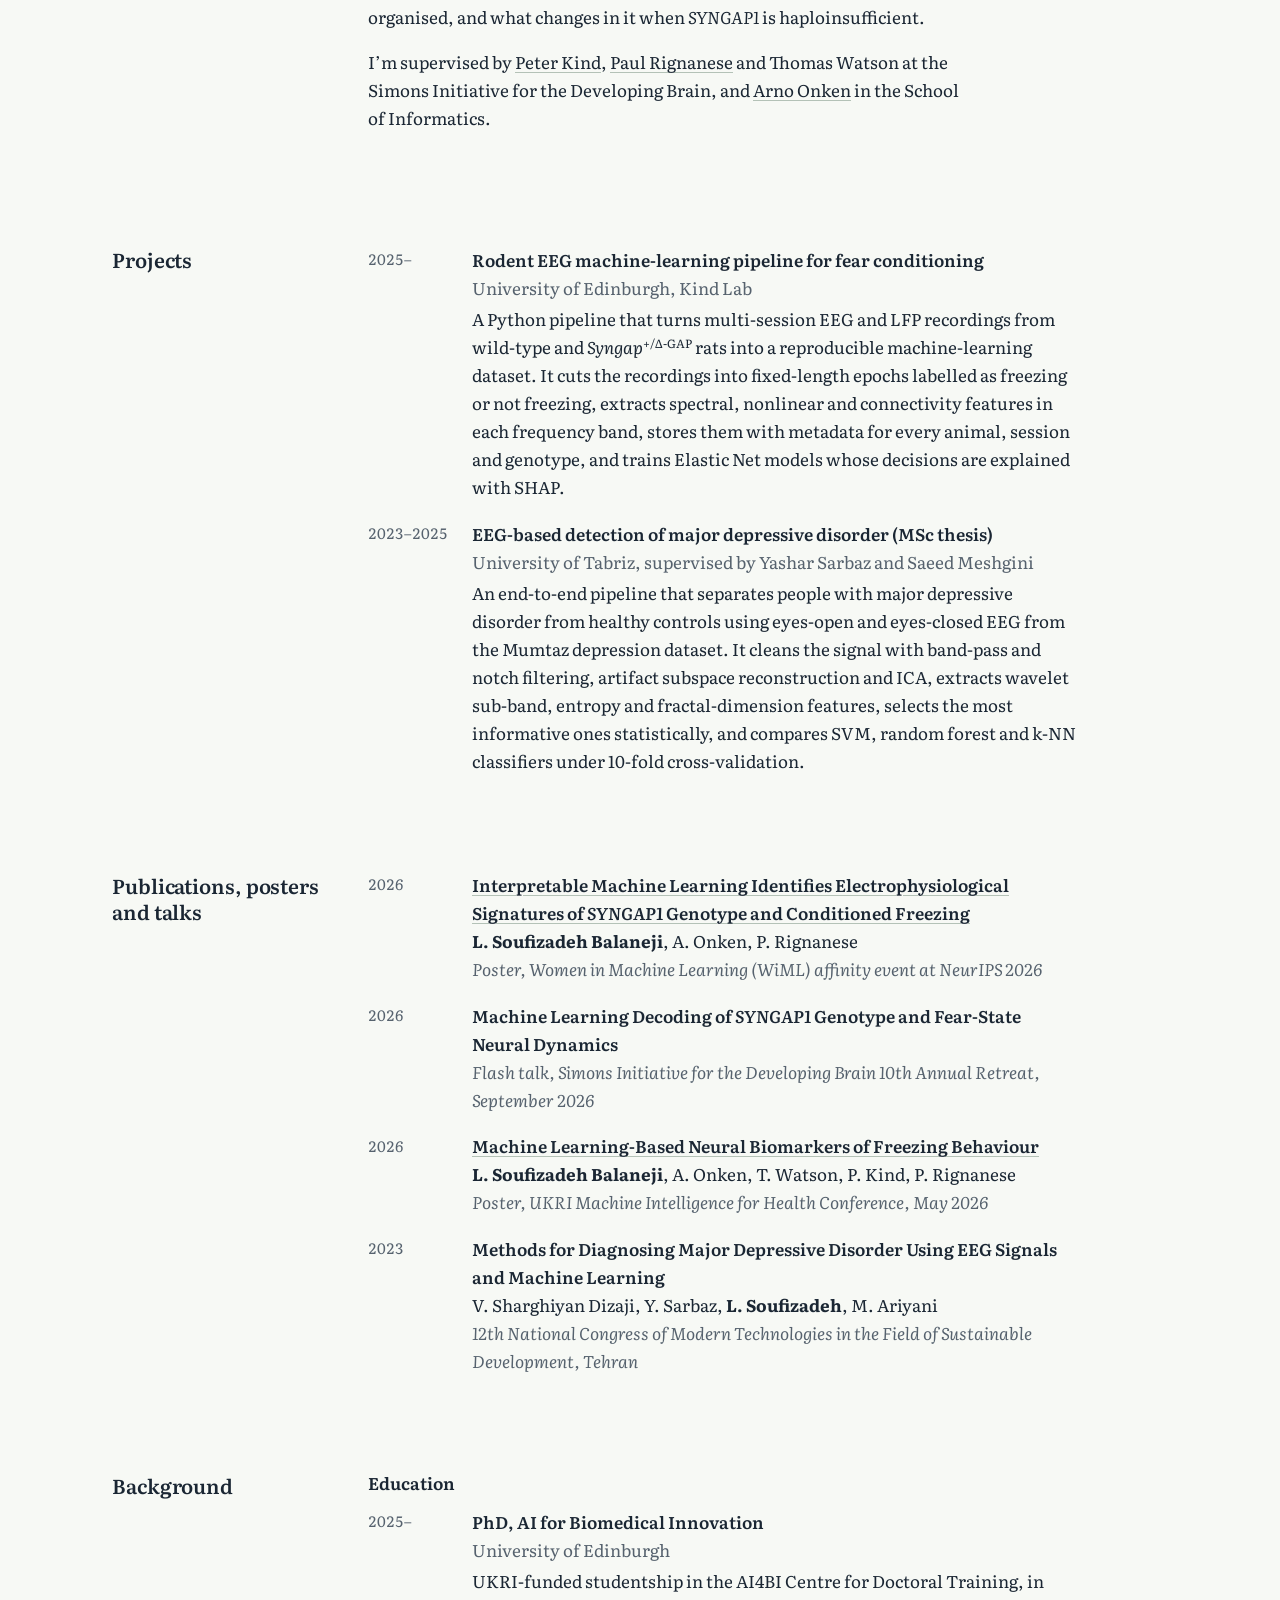
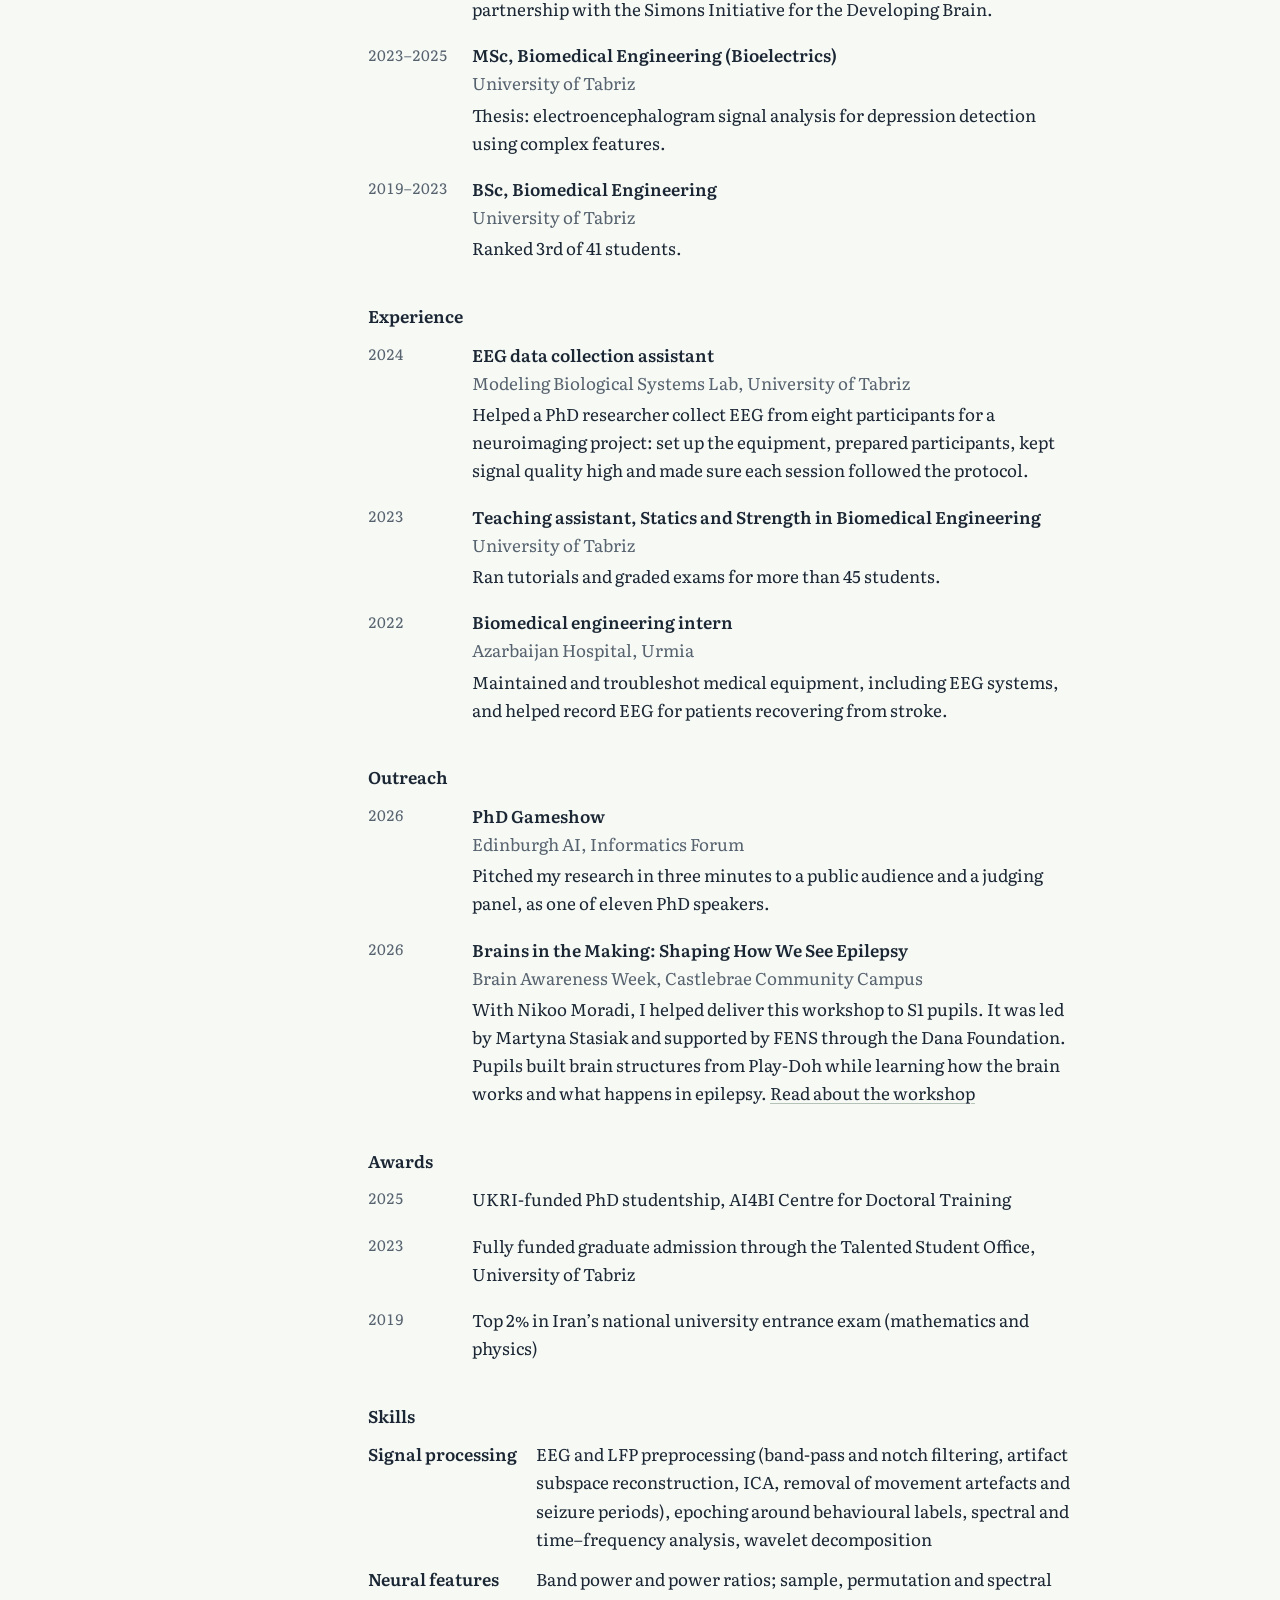
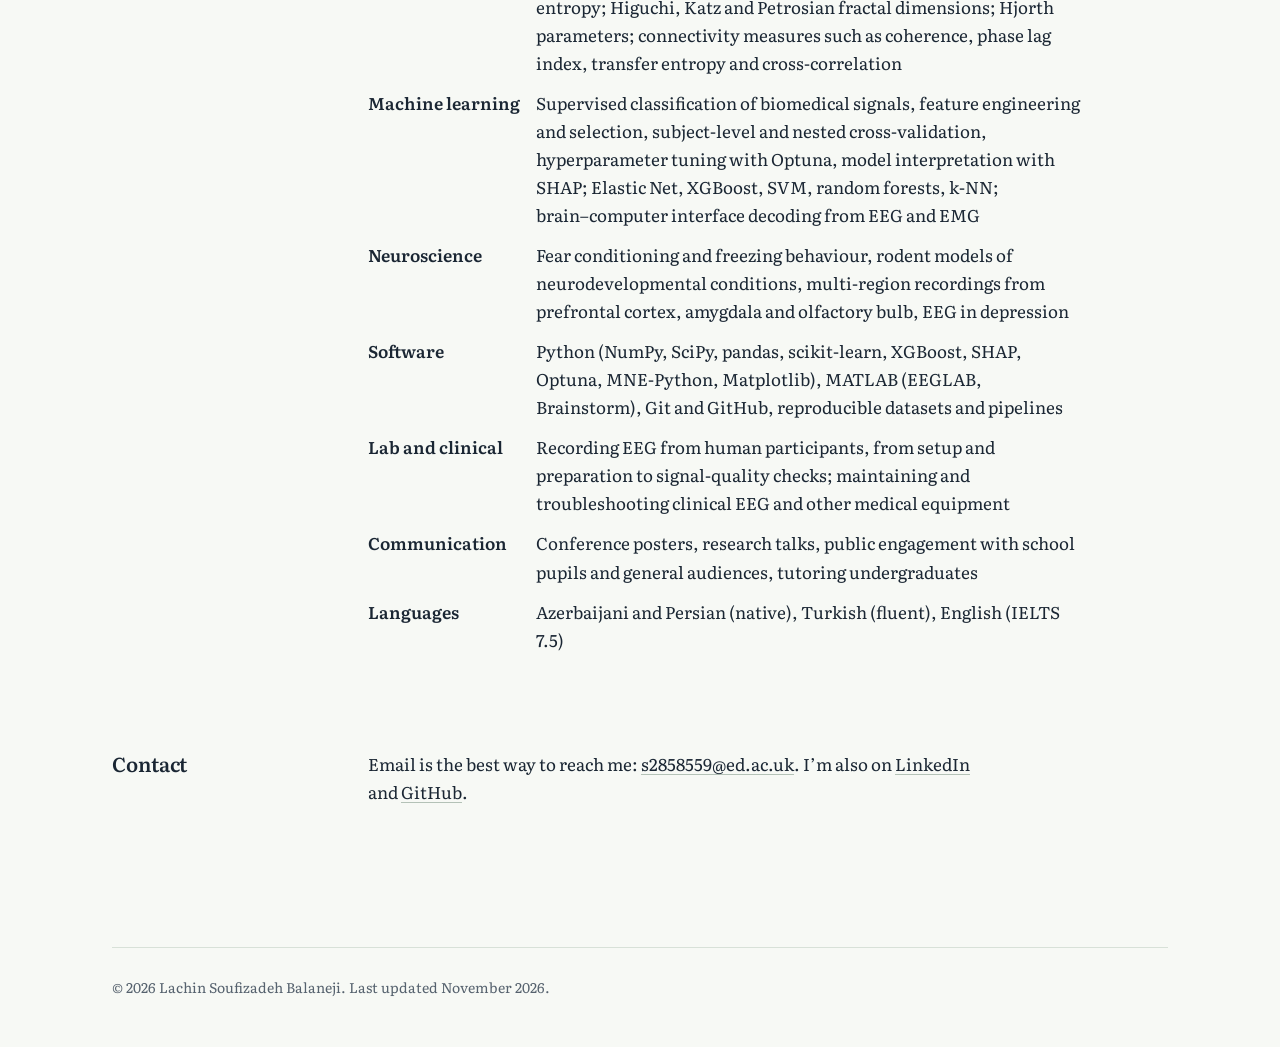
==== commit fefc204f: "Remove research results, add projects and expand skills Co-Authored-By: Claude Opus 5.5 <noreply@ant" ====
--- a/index.html
+++ b/index.html
@@ -55,6 +55,7 @@
     <nav class="site-nav wrap" aria-label="Sections">
       <ul>
         <li><a href="#research">Research</a></li>
+        <li><a href="#projects">Projects</a></li>
         <li><a href="#publications">Publications</a></li>
         <li><a href="#background">Background</a></li>
         <li><a href="#contact">Contact</a></li>
@@ -101,18 +102,32 @@
         <p>My PhD asks what that looks like in the brain. I work with EEG and local field potential (LFP) recordings from the medial prefrontal cortex, amygdala and olfactory bulb, made while rats go through fear conditioning. I turn the signals into features a model can learn from (spectral power, signal complexity and connectivity between regions), train interpretable classifiers, and use SHAP to see which regions, frequency bands and connections drive each prediction.</p>
         <p>The aim is not only a biomarker. I want to understand how the fear circuit is organised, and what changes in it when <i>SYNGAP1</i> is haploinsufficient.</p>
 
-        <h3>Findings so far</h3>
-        <ul class="findings">
-          <li>Freezing can be decoded from 5-second windows of brain activity, with 96% accuracy on held-out data in <i>Syngap</i><sup>+/Δ-GAP</sup> rats and 94% in wild-type rats.</li>
-          <li>Freezing looks different in the brain of each genotype. In wild-type rats the model draws on both oscillatory power and signal complexity, while in <i>Syngap</i><sup>+/Δ-GAP</sup> rats the strongest markers are complexity features, which suggests a weaker version of the usual oscillatory signature of freezing.</li>
-          <li>Genotype can be predicted for rats the model has never seen, with a balanced accuracy of 0.86 during habituation and 0.75 during fear recall.</li>
-        </ul>
-        <p class="source">From my posters at the <a href="https://ai4bi-cdt.ed.ac.uk/sites/default/files/2026-06/Machine%20Learning-Based%20Neural%20Biomarkers%20of%20Freezing%20Behaviour%20-%20Lachin%20Soufizadeh.pdf">Machine Intelligence for Health conference</a> and <a href="https://neurips.cc/virtual/2026/179485">WiML at NeurIPS 2026</a>.</p>
-
         <p>I’m supervised by <a href="https://sidb.org.uk/peter-kind/">Peter Kind</a>, <a href="https://sidb.org.uk/peter-kind/paul-rignanese/">Paul Rignanese</a> and Thomas Watson at the Simons Initiative for the Developing Brain, and <a href="https://homepages.inf.ed.ac.uk/aonken/">Arno Onken</a> in the School of Informatics.</p>
 
-        <h3>Before Edinburgh</h3>
-        <p>For my MSc at the University of Tabriz, supervised by Yashar Sarbaz and Saeed Meshgini, I built an EEG pipeline that tells people with major depressive disorder apart from healthy controls. It cleans the signal with artifact subspace reconstruction and ICA, then uses wavelet sub-band, entropy and fractal-dimension features. It reached up to 96.0% accuracy with eyes open and 94.3% with eyes closed under 10-fold cross-validation, with delta and gamma activity over channels O2 and P3 carrying the most information.</p>
+      </div>
+    </section>
+
+    <section class="section wrap" id="projects" aria-labelledby="projects-title">
+      <h2 id="projects-title">Projects</h2>
+      <div class="section-body is-listing">
+        <ol class="entries">
+          <li class="entry">
+            <span class="when">2025–</span>
+            <div>
+              <p class="title">Rodent EEG machine-learning pipeline for fear conditioning</p>
+              <p class="meta">University of Edinburgh, Kind Lab</p>
+              <p class="detail">A Python pipeline that turns multi-session EEG and LFP recordings from wild-type and <i>Syngap</i><sup>+/Δ-GAP</sup> rats into a reproducible machine-learning dataset. It cuts the recordings into fixed-length epochs labelled as freezing or not freezing, extracts spectral, nonlinear and connectivity features in each frequency band, stores them with metadata for every animal, session and genotype, and trains Elastic Net models whose decisions are explained with SHAP.</p>
+            </div>
+          </li>
+          <li class="entry">
+            <span class="when">2023–2025</span>
+            <div>
+              <p class="title">EEG-based detection of major depressive disorder (MSc thesis)</p>
+              <p class="meta">University of Tabriz, supervised by Yashar Sarbaz and Saeed Meshgini</p>
+              <p class="detail">An end-to-end pipeline that separates people with major depressive disorder from healthy controls using eyes-open and eyes-closed EEG from the Mumtaz depression dataset. It cleans the signal with band-pass and notch filtering, artifact subspace reconstruction and ICA, extracts wavelet sub-band, entropy and fractal-dimension features, selects the most informative ones statistically, and compares SVM, random forest and k-NN classifiers under 10-fold cross-validation.</p>
+            </div>
+          </li>
+        </ol>
       </div>
     </section>
 
@@ -253,11 +268,19 @@
         <h3>Skills</h3>
         <dl class="skills">
           <dt>Signal processing</dt>
-          <dd>EEG and LFP preprocessing (filtering, artifact subspace reconstruction, ICA), time–frequency analysis, nonlinear dynamics, connectivity</dd>
+          <dd>EEG and LFP preprocessing (band-pass and notch filtering, artifact subspace reconstruction, ICA, removal of movement artefacts and seizure periods), epoching around behavioural labels, spectral and time–frequency analysis, wavelet decomposition</dd>
+          <dt>Neural features</dt>
+          <dd>Band power and power ratios; sample, permutation and spectral entropy; Higuchi, Katz and Petrosian fractal dimensions; Hjorth parameters; connectivity measures such as coherence, phase lag index, transfer entropy and cross-correlation</dd>
           <dt>Machine learning</dt>
-          <dd>Supervised classification, feature engineering and selection, cross-validation, interpretation with SHAP; Elastic Net, XGBoost, SVM, random forests, k-NN</dd>
+          <dd>Supervised classification of biomedical signals, feature engineering and selection, subject-level and nested cross-validation, hyperparameter tuning with Optuna, model interpretation with SHAP; Elastic Net, XGBoost, SVM, random forests, k-NN; brain⁠–⁠computer interface decoding from EEG and EMG</dd>
+          <dt>Neuroscience</dt>
+          <dd>Fear conditioning and freezing behaviour, rodent models of neurodevelopmental conditions, multi-region recordings from prefrontal cortex, amygdala and olfactory bulb, EEG in depression</dd>
           <dt>Software</dt>
-          <dd>Python (NumPy, SciPy, pandas, scikit-learn, Matplotlib, MNE-Python, Optuna), MATLAB (EEGLAB, Brainstorm)</dd>
+          <dd>Python (NumPy, SciPy, pandas, scikit-learn, XGBoost, SHAP, Optuna, MNE-Python, Matplotlib), MATLAB (EEGLAB, Brainstorm), Git and GitHub, reproducible datasets and pipelines</dd>
+          <dt>Lab and clinical</dt>
+          <dd>Recording EEG from human participants, from setup and preparation to signal-quality checks; maintaining and troubleshooting clinical EEG and other medical equipment</dd>
+          <dt>Communication</dt>
+          <dd>Conference posters, research talks, public engagement with school pupils and general audiences, tutoring undergraduates</dd>
           <dt>Languages</dt>
           <dd>Azerbaijani and Persian (native), Turkish (fluent), English (IELTS 7.5)</dd>
         </dl>
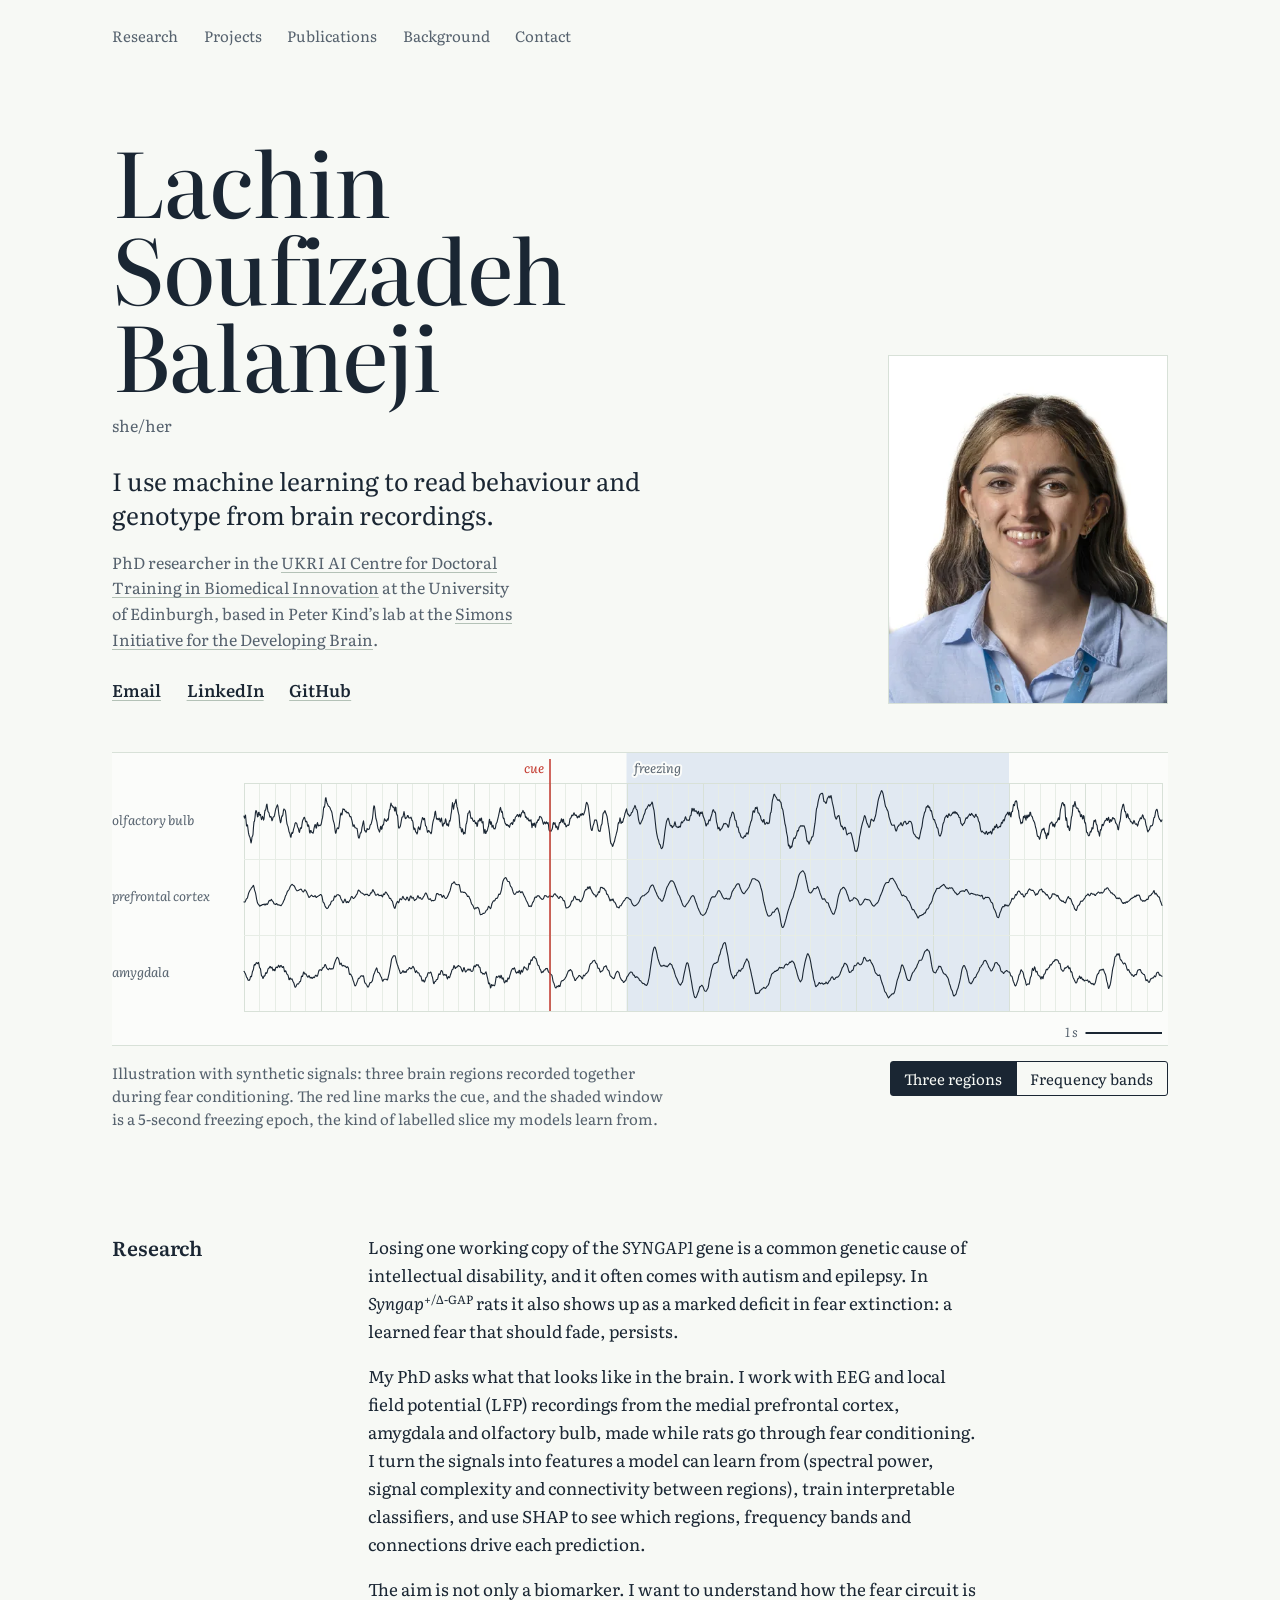
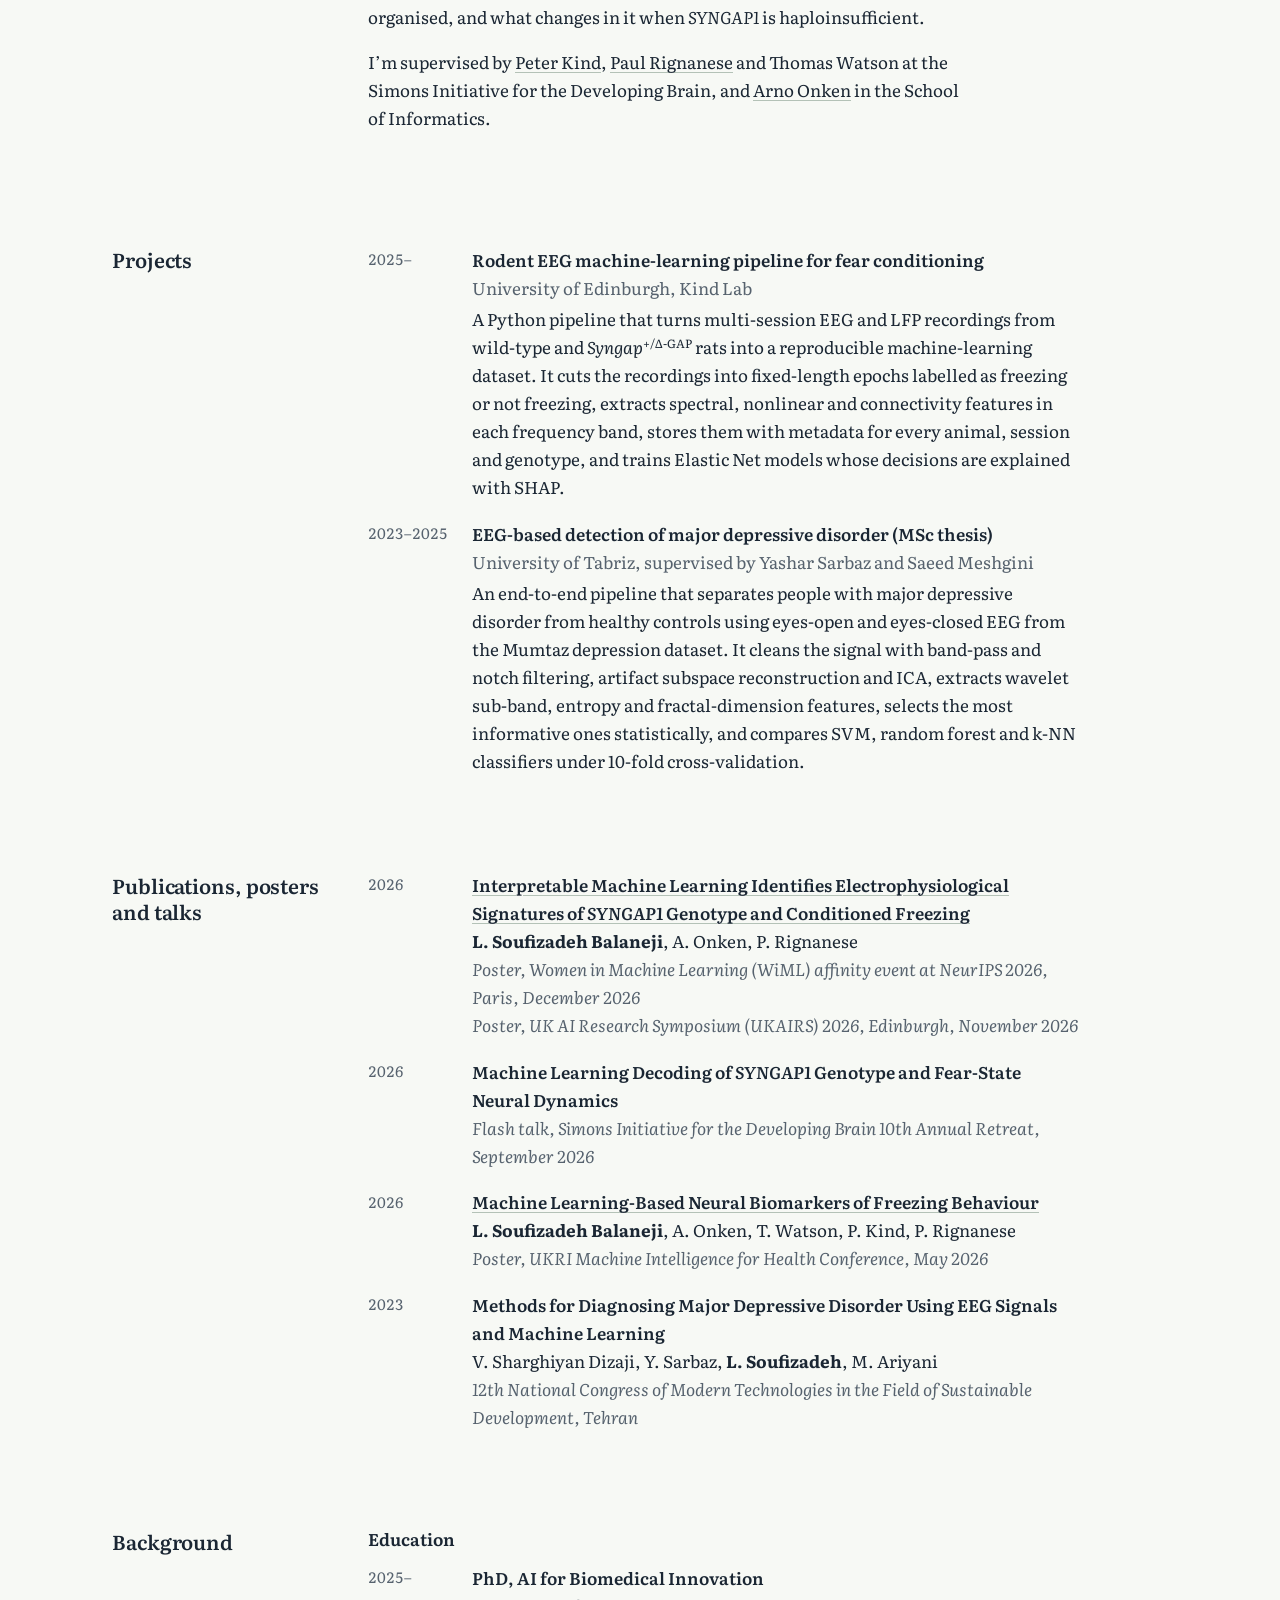
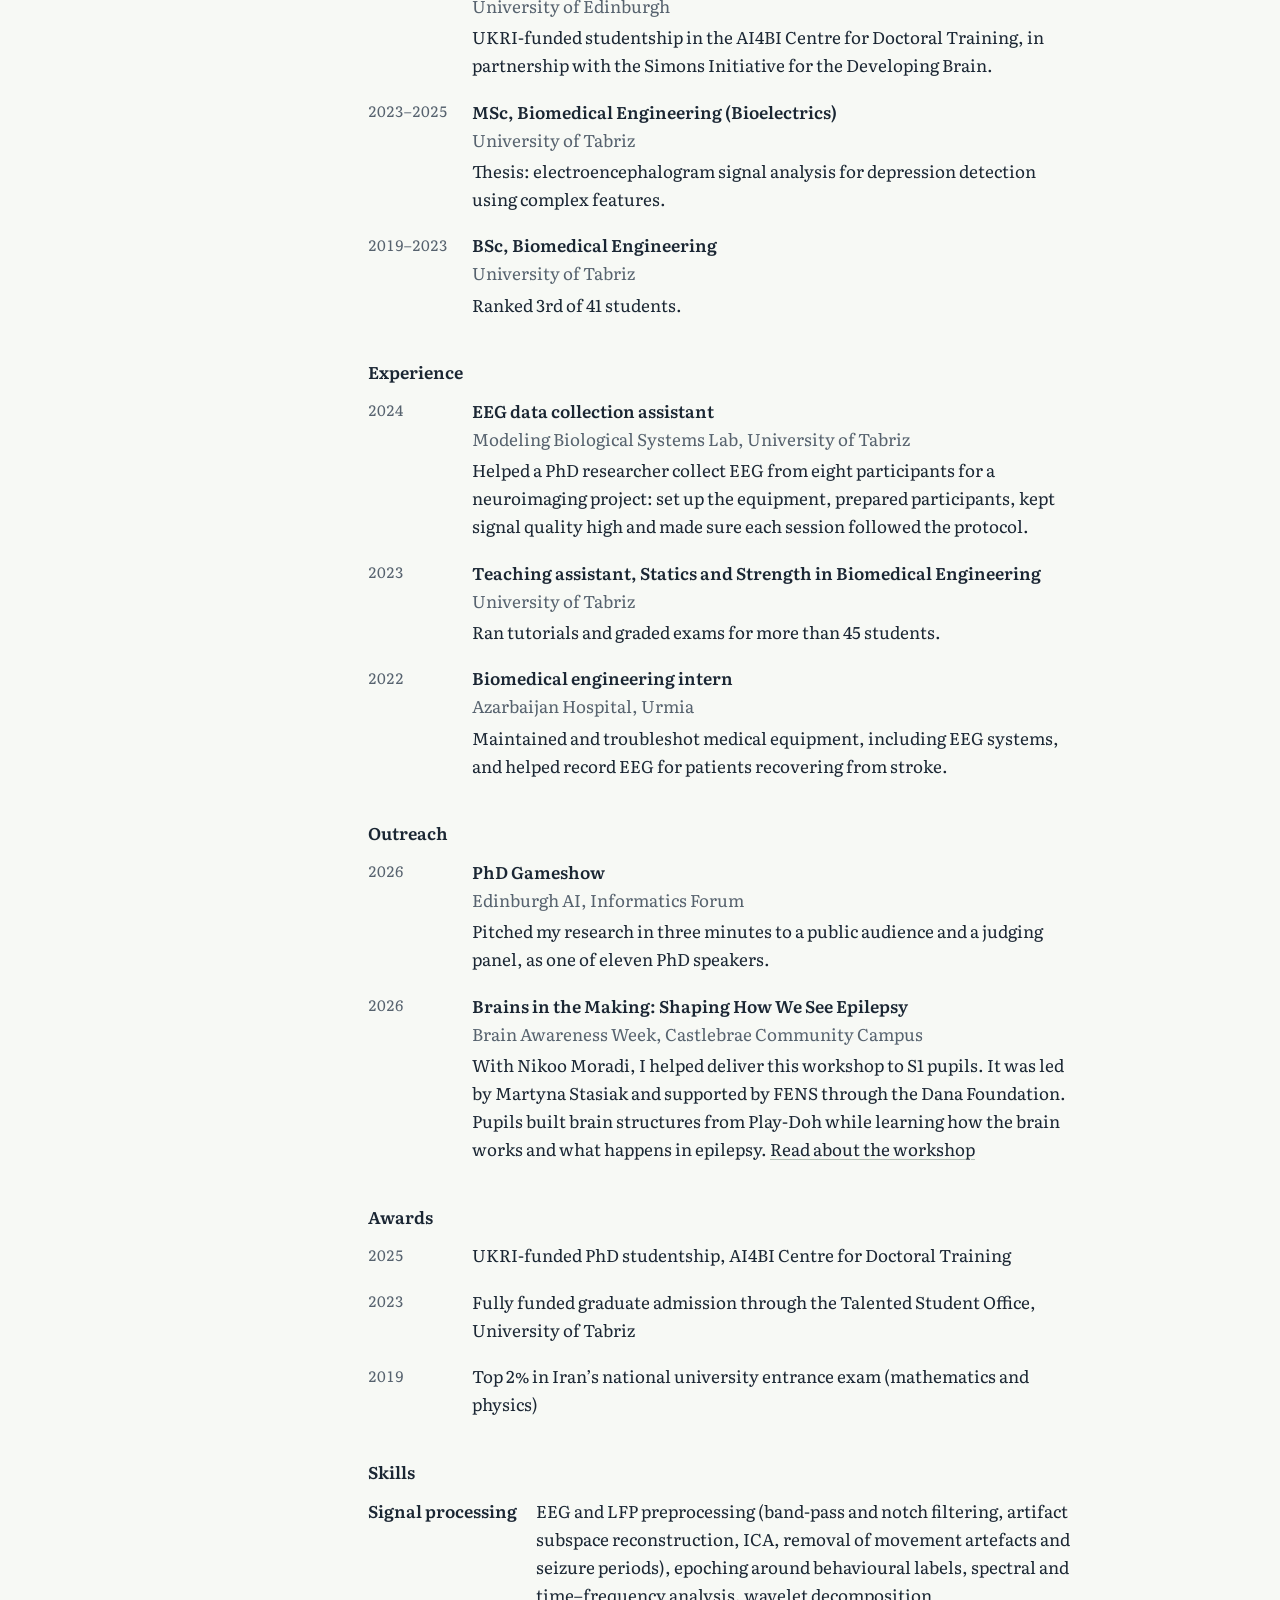
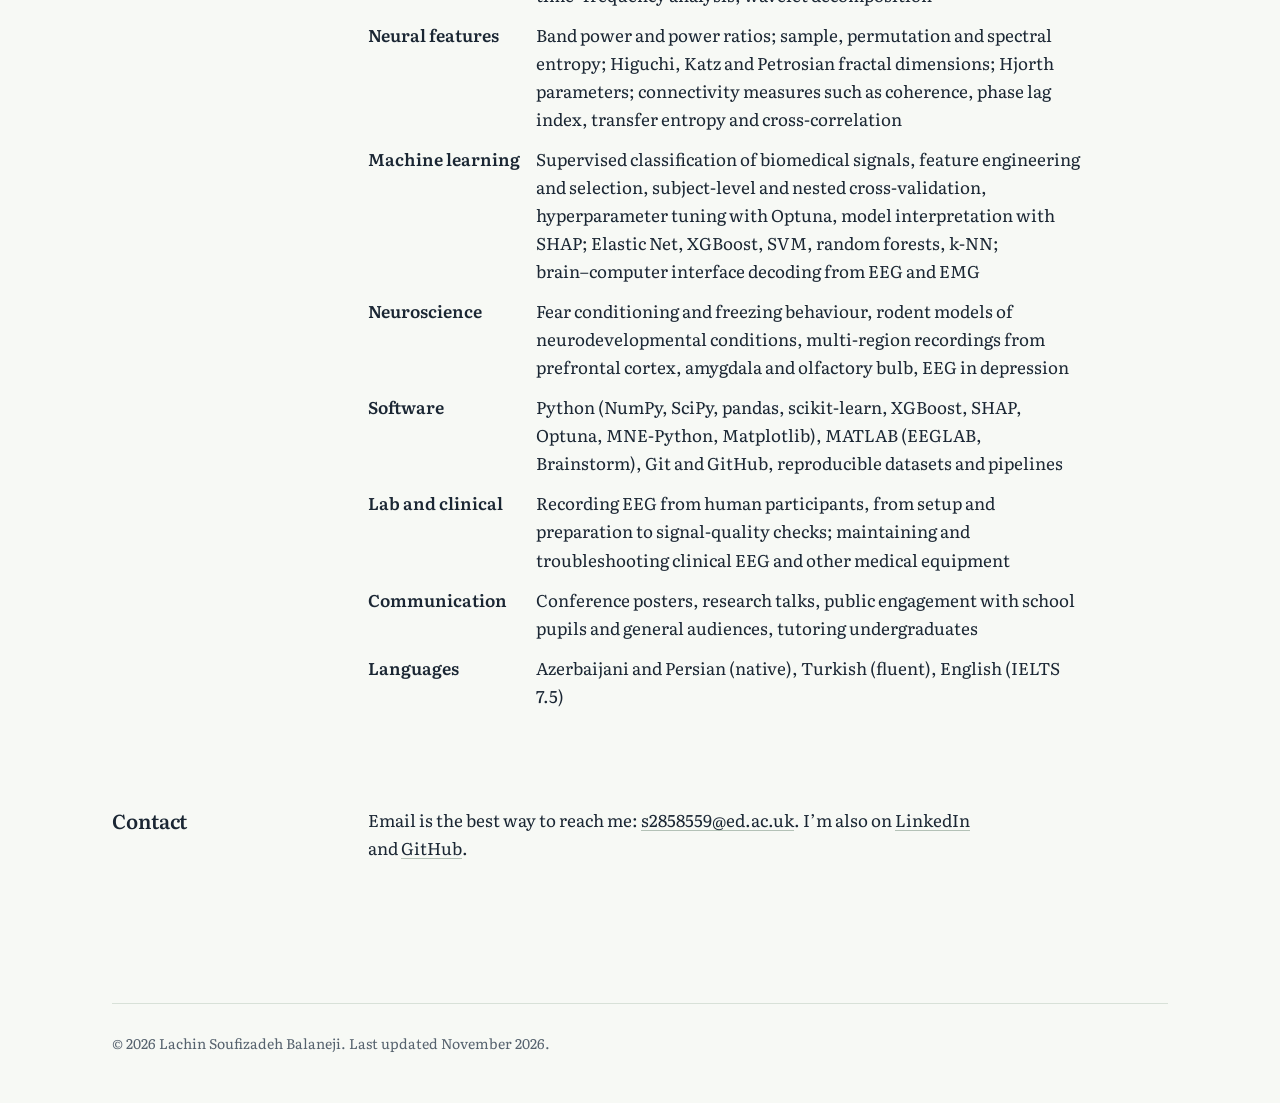
==== commit 951349b8: "Add NeurIPS Paris and UKAIRS 2026 to the WiML poster entry Co-Authored-By: Claude Opus 5.5 <noreply@" ====
--- a/index.html
+++ b/index.html
@@ -140,7 +140,8 @@
             <div>
               <p class="title"><a href="https://neurips.cc/virtual/2026/179485">Interpretable Machine Learning Identifies Electrophysiological Signatures of <i>SYNGAP1</i> Genotype and Conditioned Freezing</a></p>
               <p><b>L.&nbsp;Soufizadeh&nbsp;Balaneji</b>, A.&nbsp;Onken, P.&nbsp;Rignanese</p>
-              <p class="meta"><i>Poster, Women in Machine Learning (WiML) affinity event at NeurIPS 2026</i></p>
+              <p class="meta"><i>Poster, Women in Machine Learning (WiML) affinity event at NeurIPS 2026, Paris, December 2026</i></p>
+              <p class="meta"><i>Poster, UK AI Research Symposium (UKAIRS) 2026, Edinburgh, November 2026</i></p>
             </div>
           </li>
           <li class="entry">
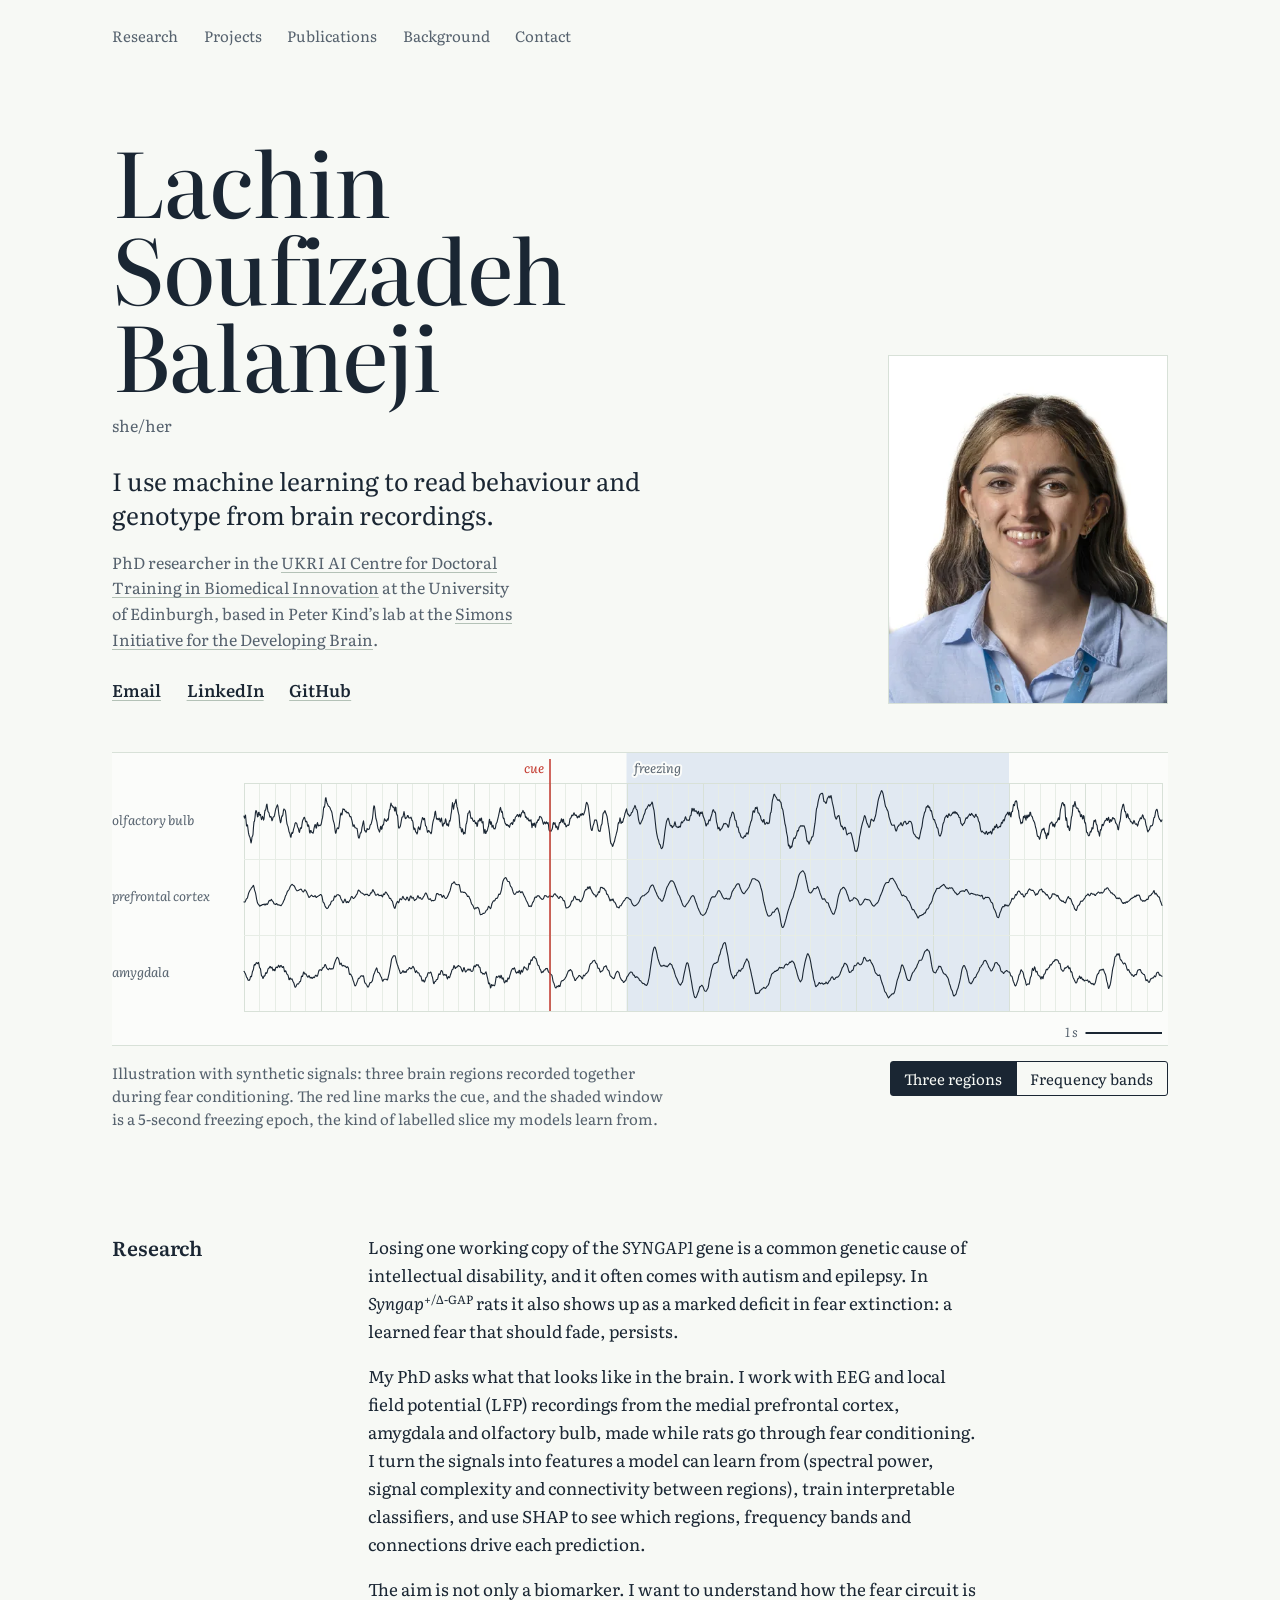
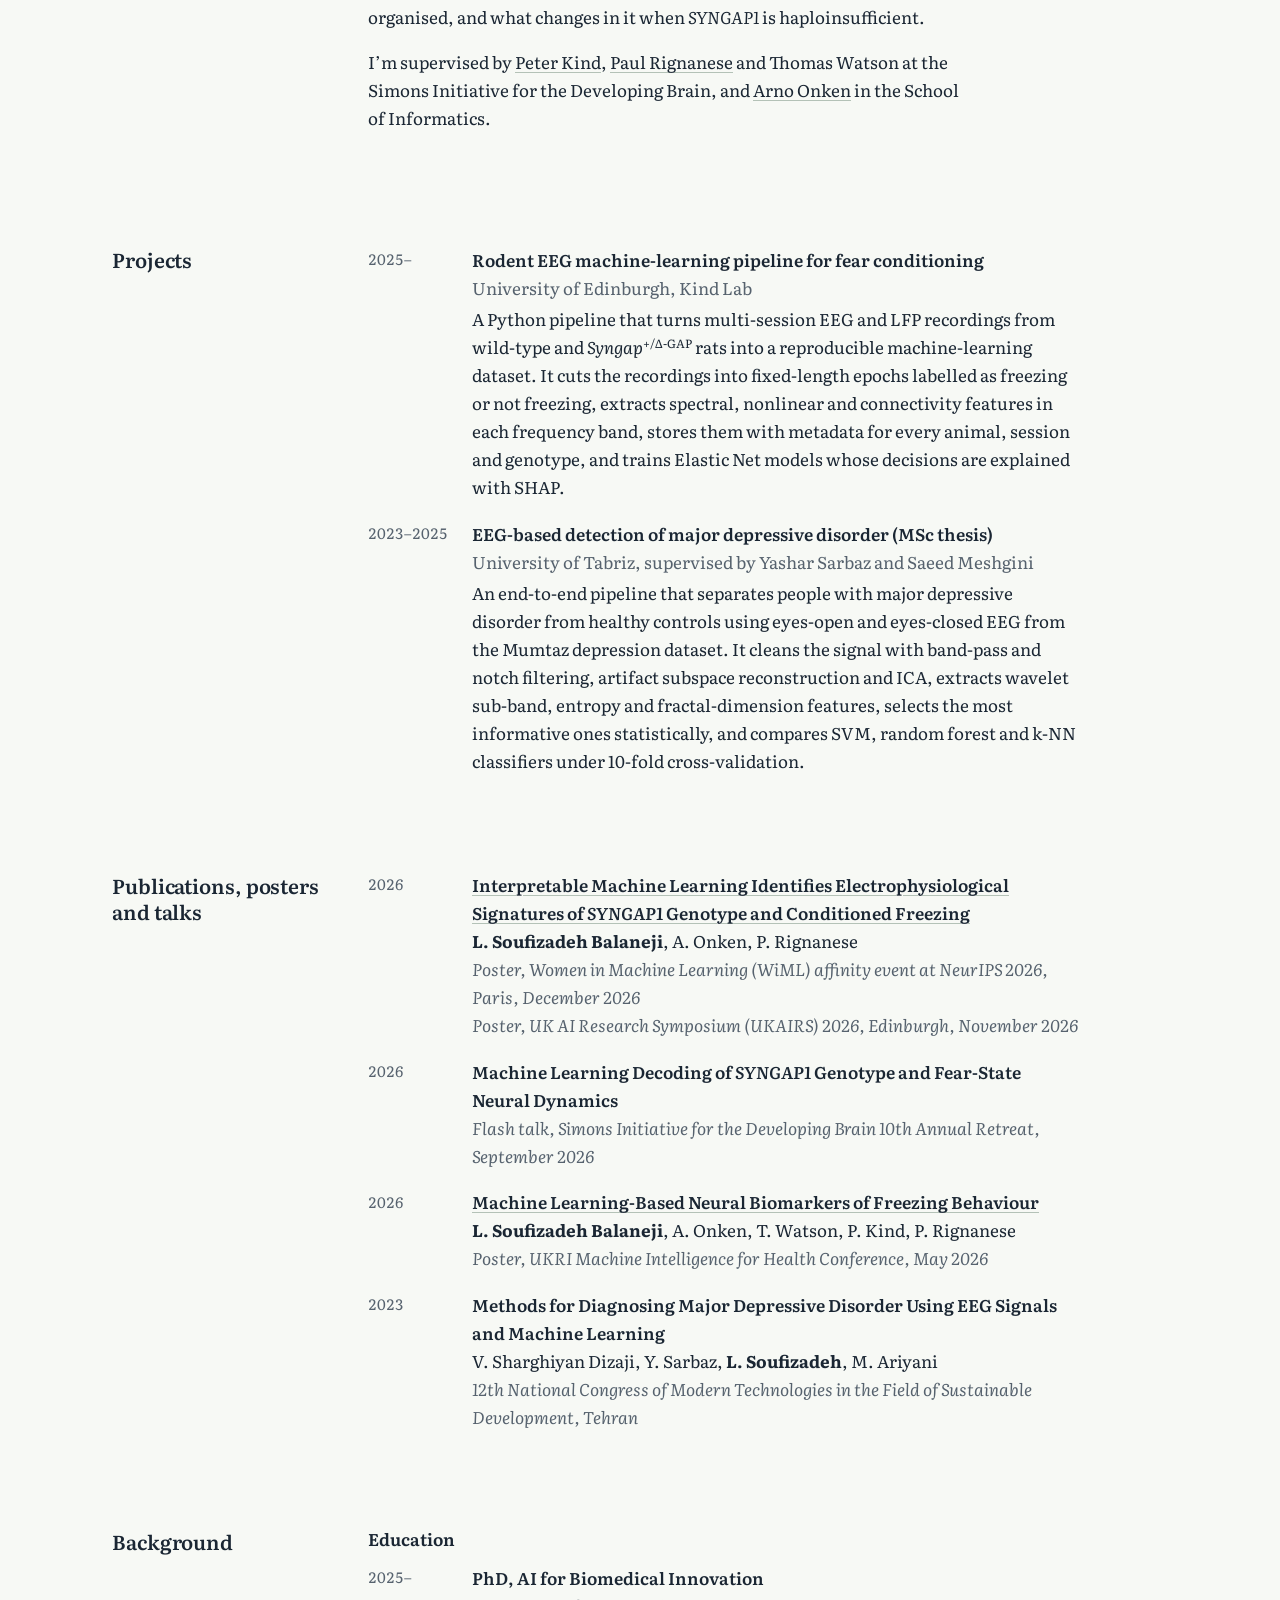
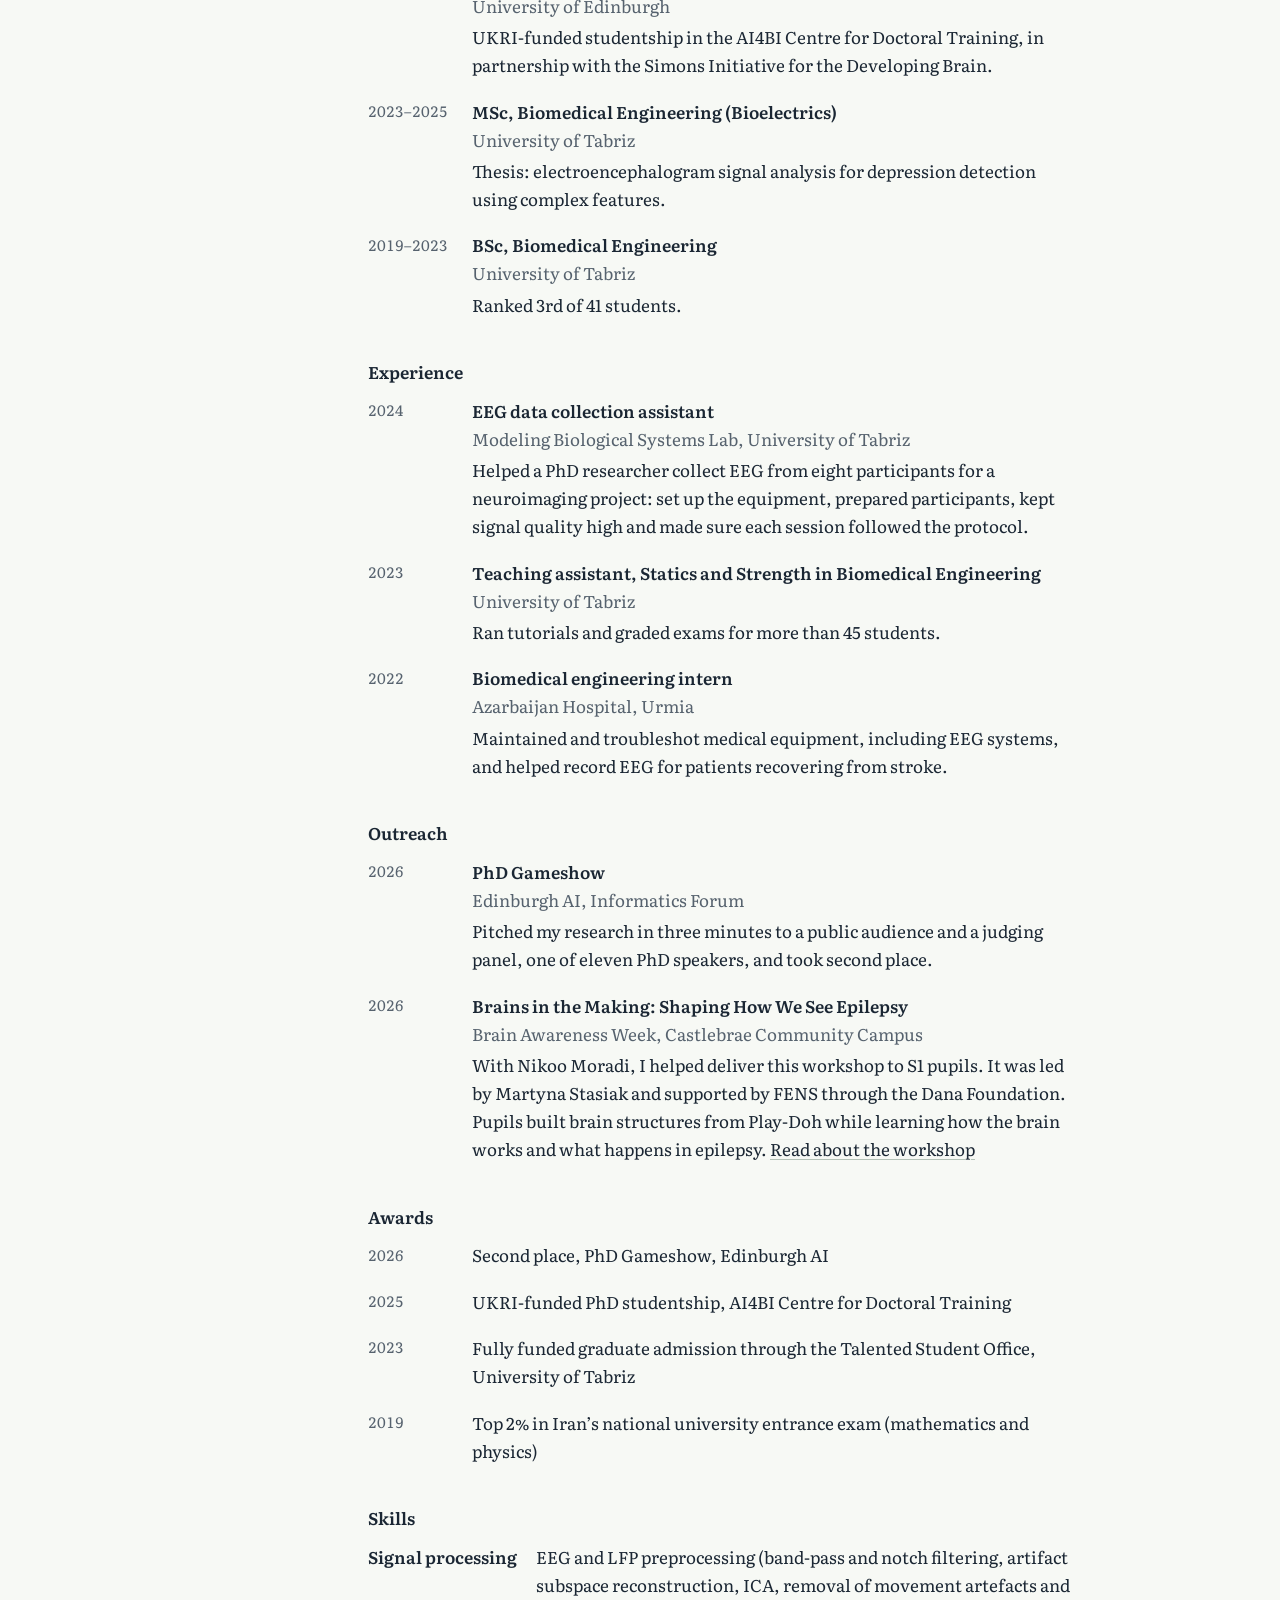
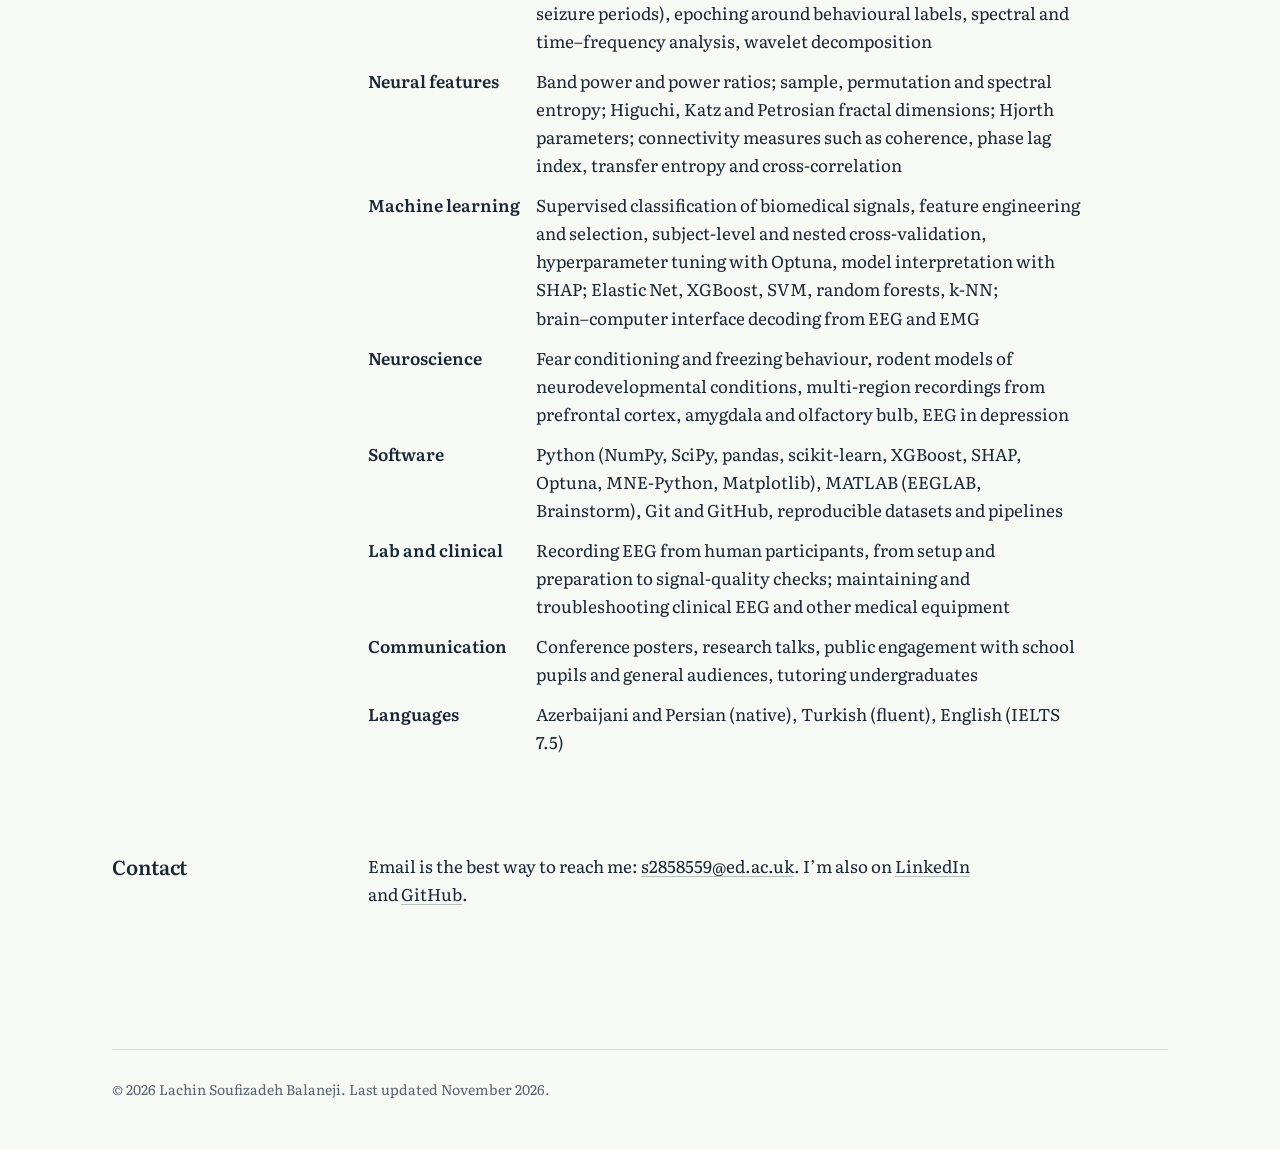
==== commit 0545cb3b: "Add second place at the PhD Gameshow Co-Authored-By: Claude Opus 5.5 <noreply@anthropic.com> Claude-" ====
--- a/index.html
+++ b/index.html
@@ -237,7 +237,7 @@
             <div>
               <p class="title">PhD Gameshow</p>
               <p class="meta">Edinburgh AI, Informatics Forum</p>
-              <p class="detail">Pitched my research in three minutes to a public audience and a judging panel, as one of eleven PhD speakers.</p>
+              <p class="detail">Pitched my research in three minutes to a public audience and a judging panel, one of eleven PhD speakers, and took second place.</p>
             </div>
           </li>
           <li class="entry">
@@ -252,6 +252,10 @@
 
         <h3>Awards</h3>
         <ol class="entries">
+          <li class="entry">
+            <span class="when">2026</span>
+            <div><p>Second place, PhD Gameshow, Edinburgh AI</p></div>
+          </li>
           <li class="entry">
             <span class="when">2025</span>
             <div><p>UKRI-funded PhD studentship, AI4BI Centre for Doctoral Training</p></div>
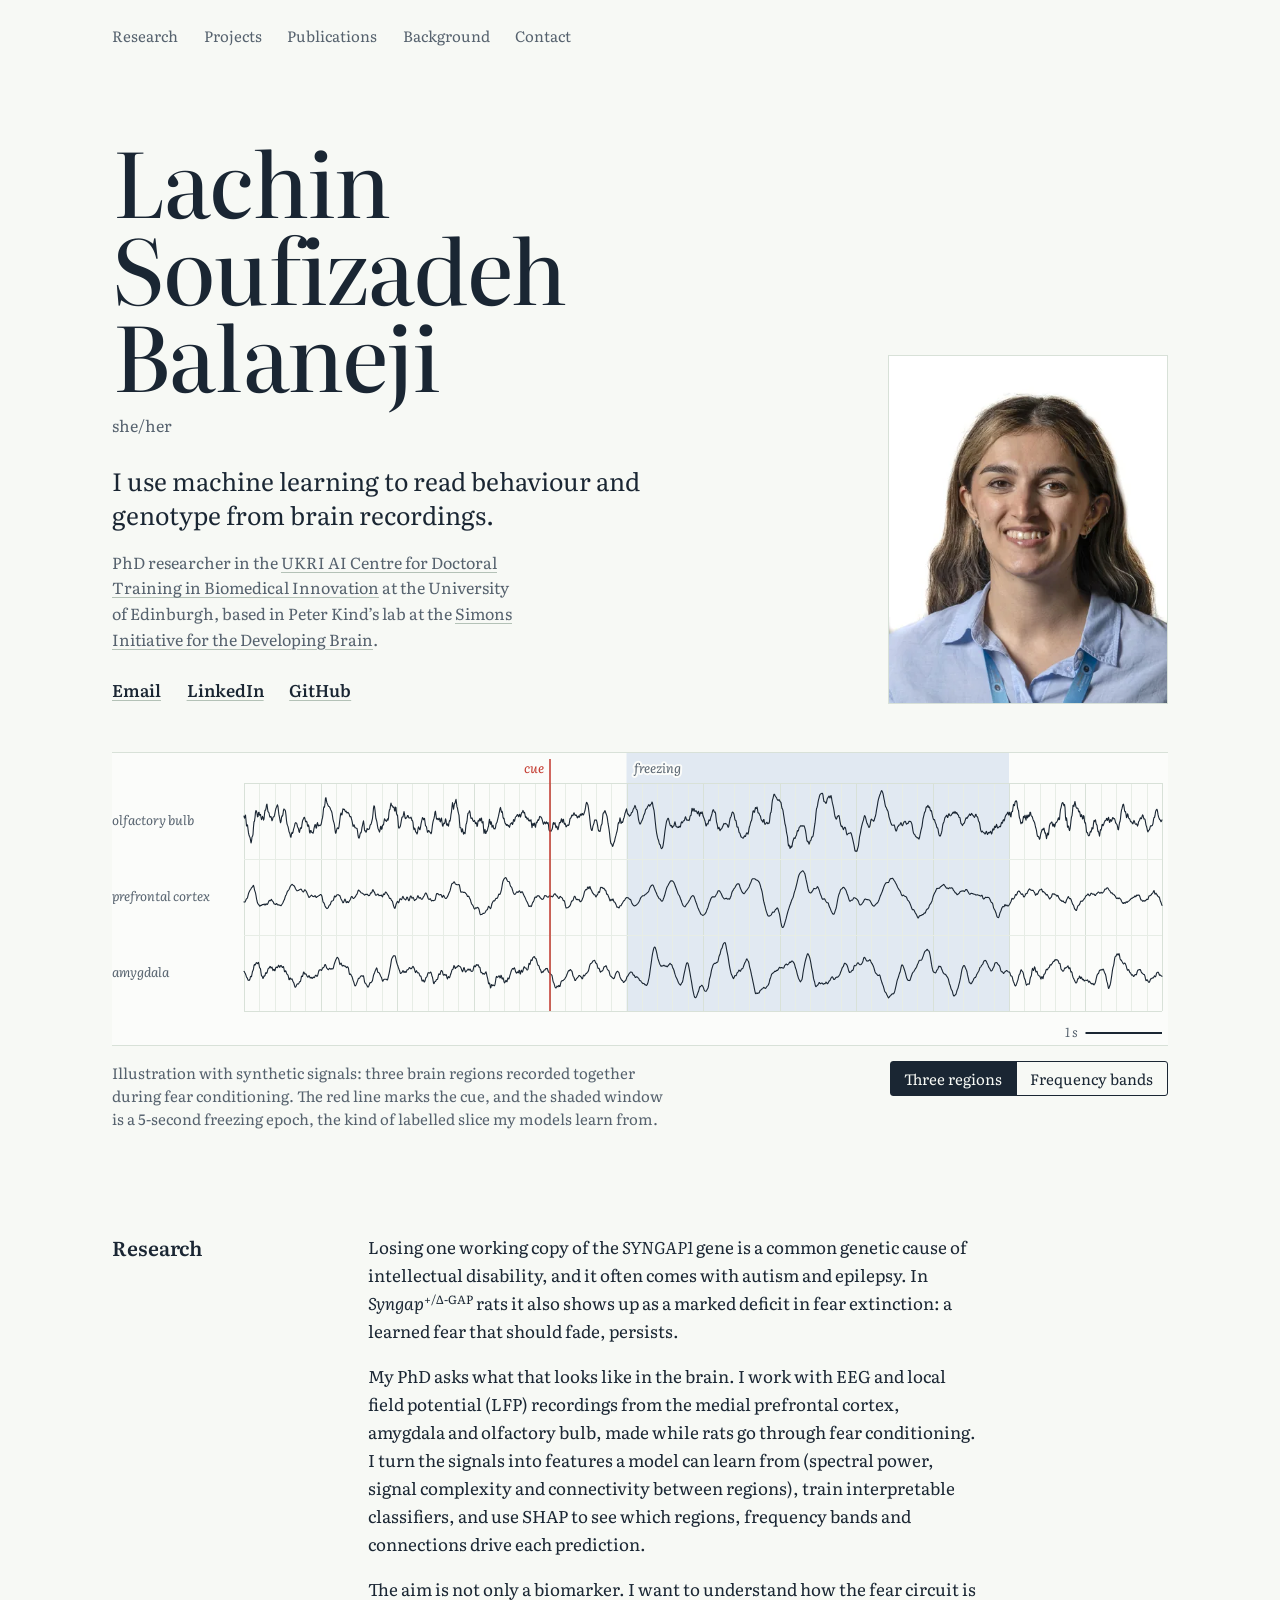
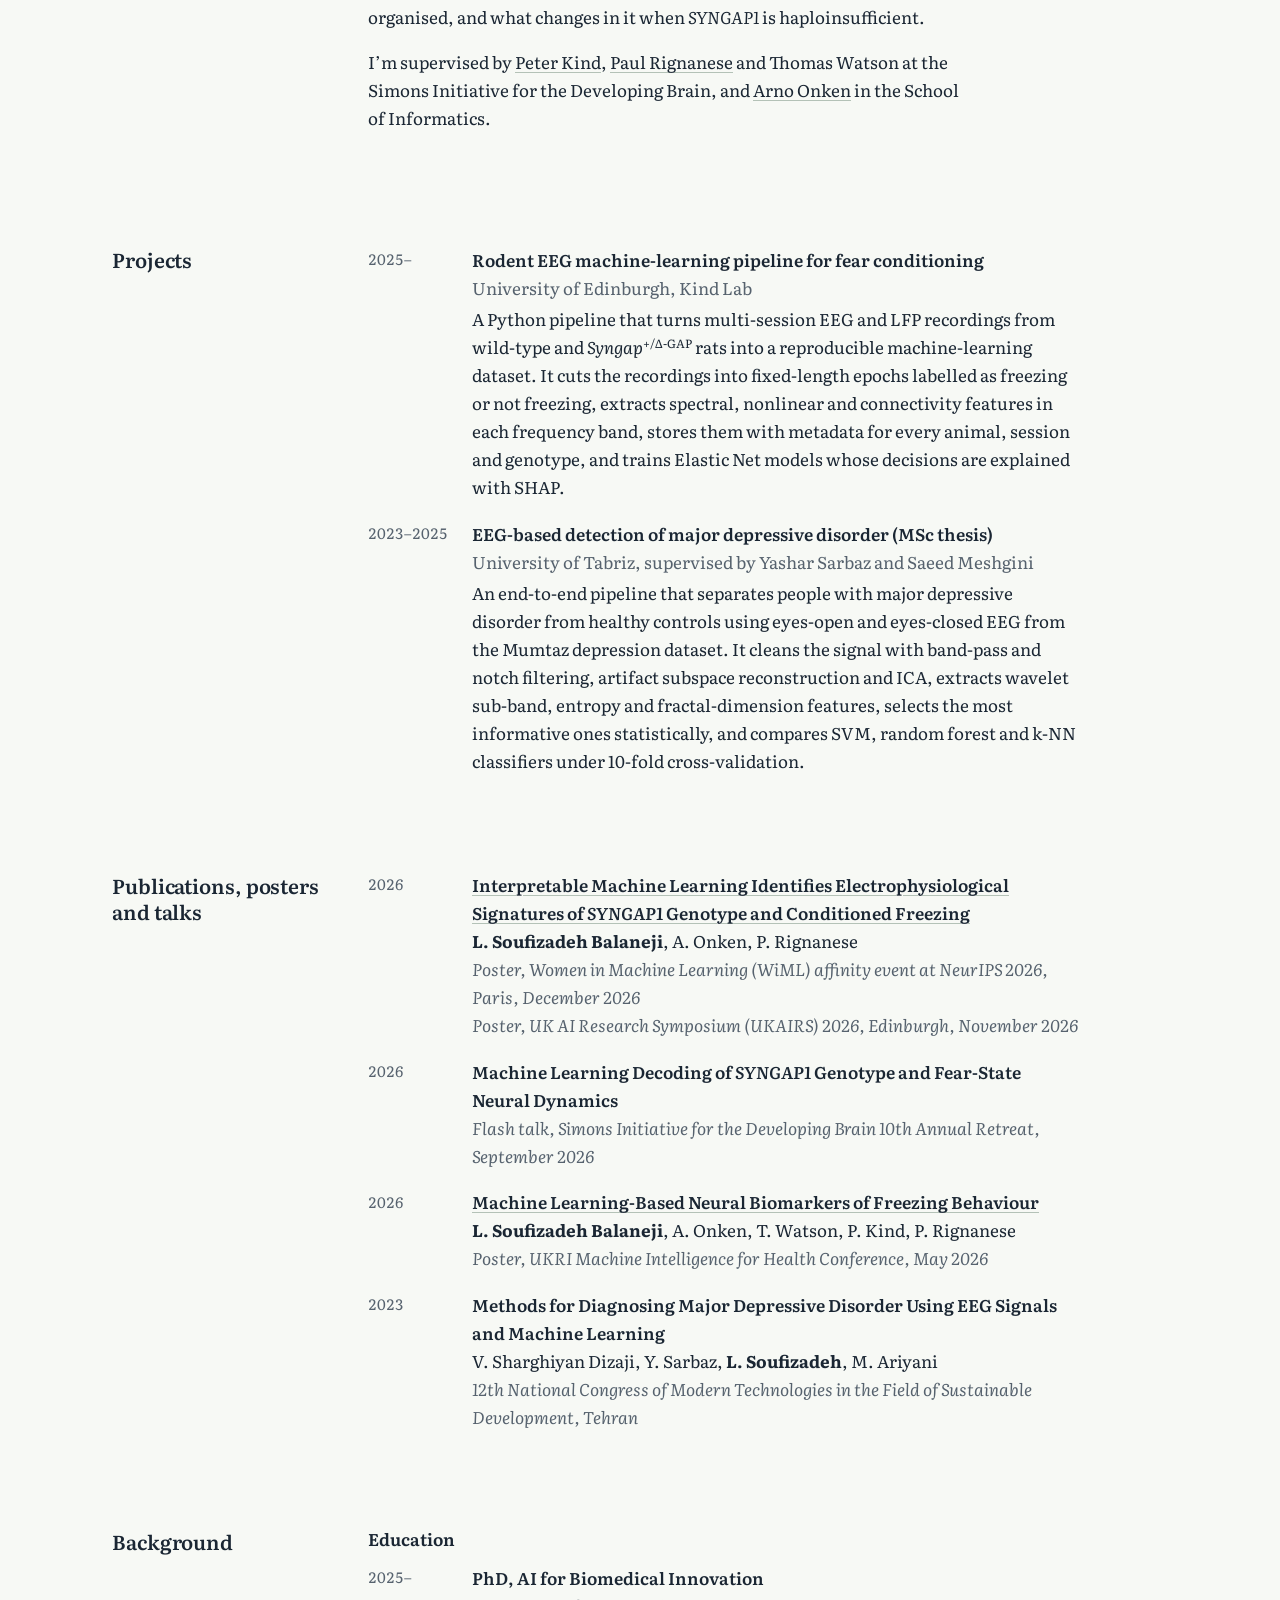
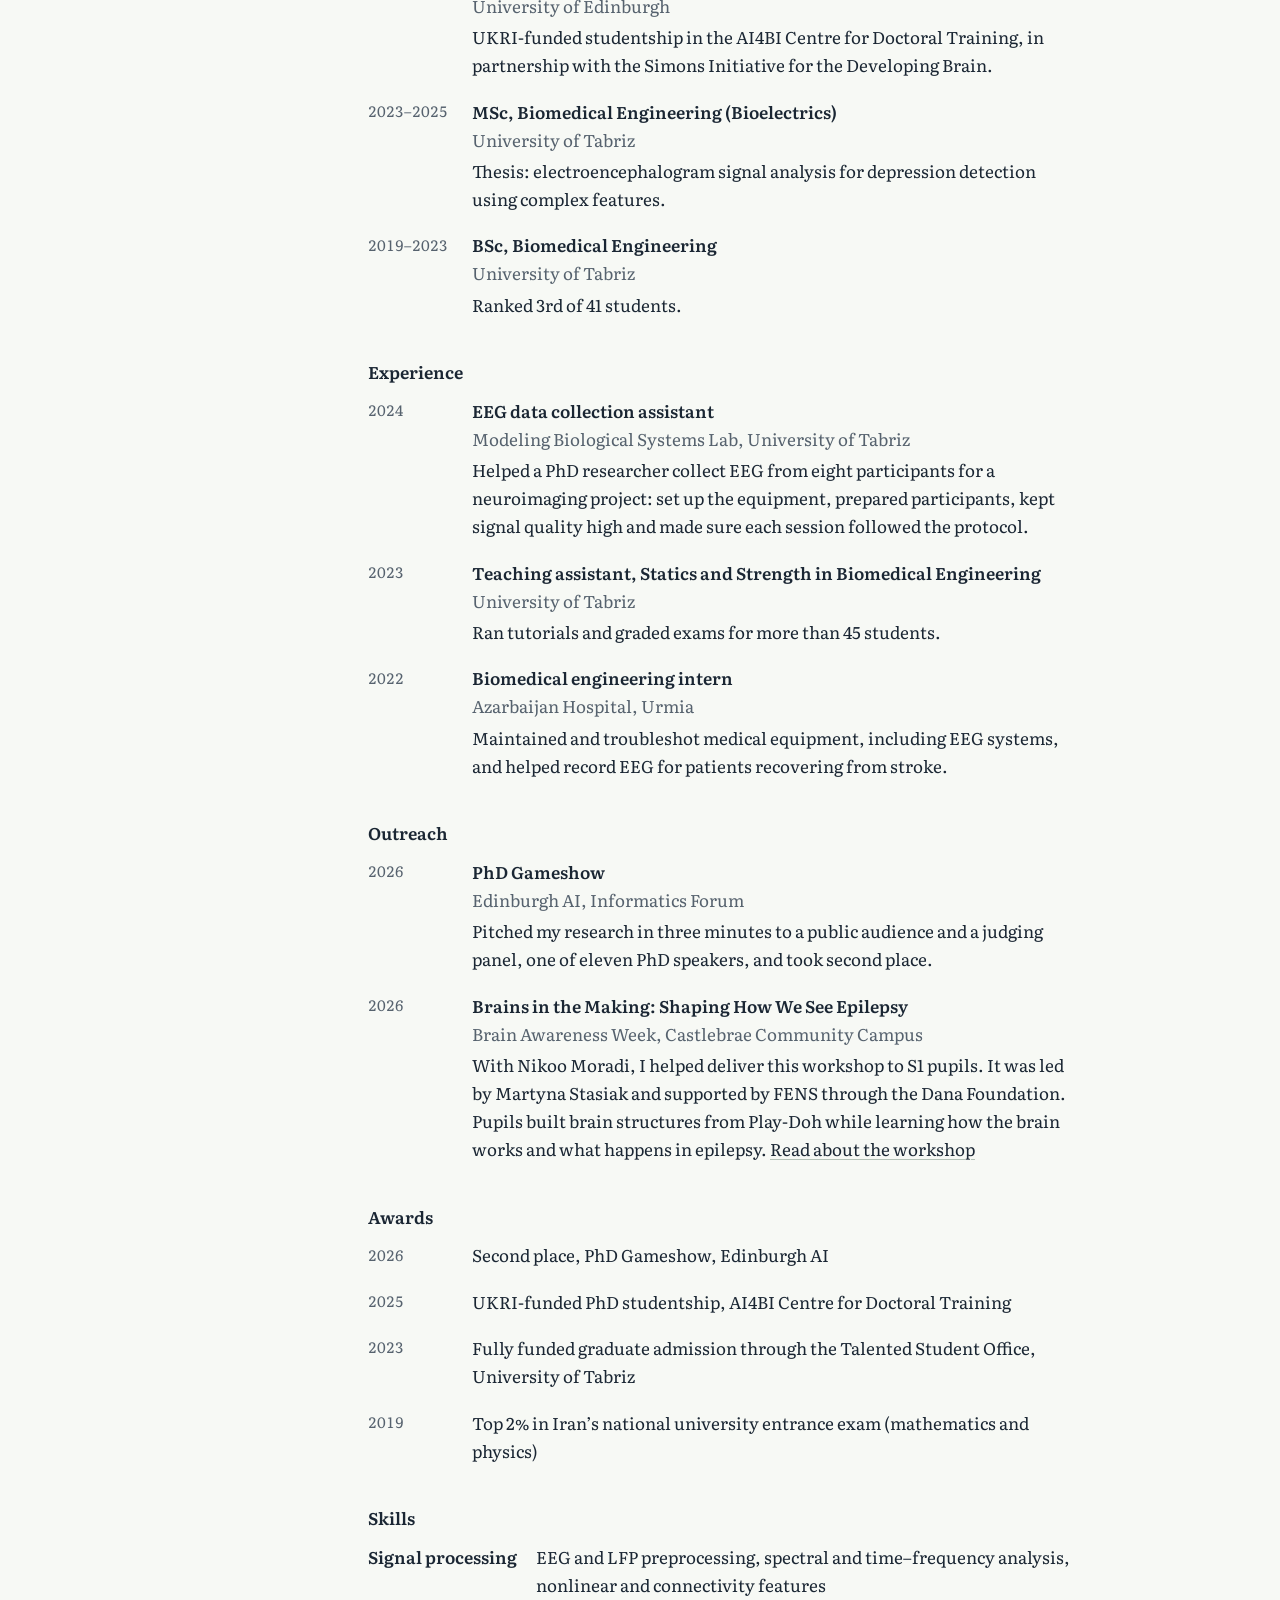
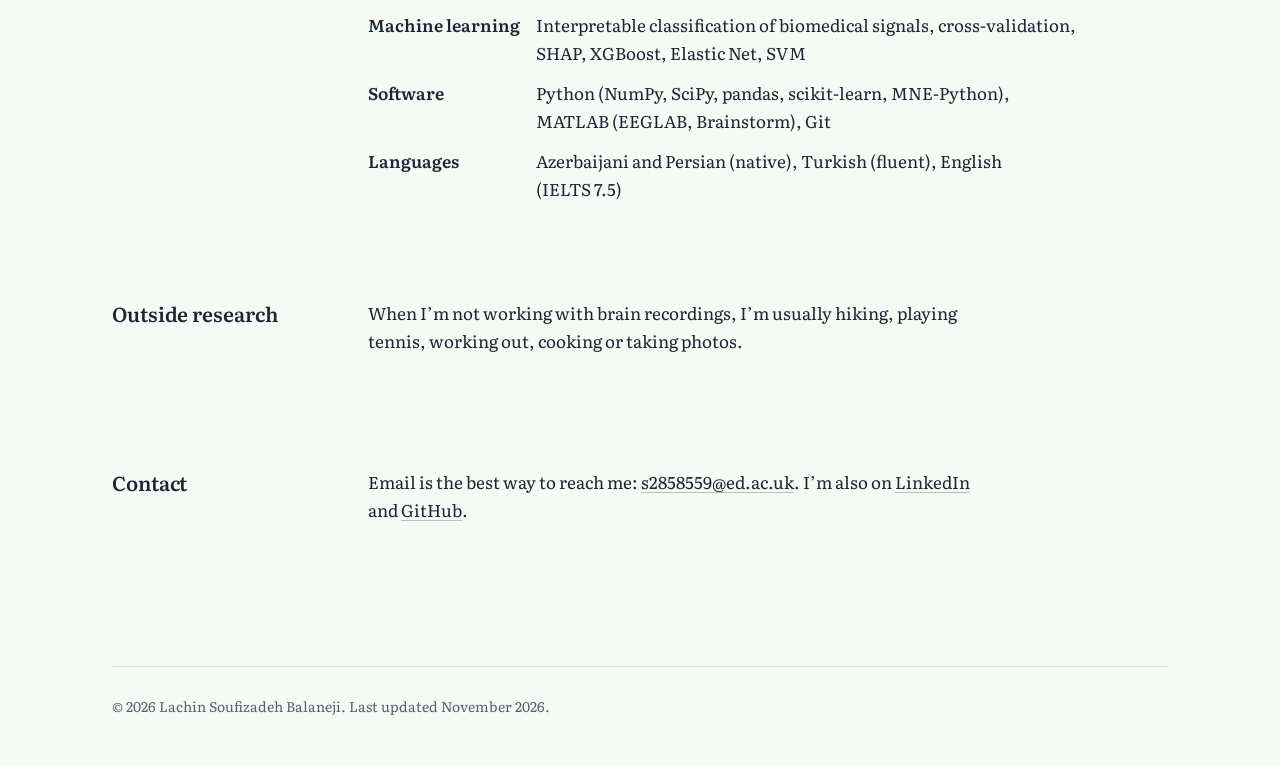
==== commit d0c2220a: "Shorten skills and add a section on life outside research Co-Authored-By: Claude Opus 5.5 <noreply@a" ====
--- a/index.html
+++ b/index.html
@@ -273,22 +273,21 @@
         <h3>Skills</h3>
         <dl class="skills">
           <dt>Signal processing</dt>
-          <dd>EEG and LFP preprocessing (band-pass and notch filtering, artifact subspace reconstruction, ICA, removal of movement artefacts and seizure periods), epoching around behavioural labels, spectral and time–frequency analysis, wavelet decomposition</dd>
-          <dt>Neural features</dt>
-          <dd>Band power and power ratios; sample, permutation and spectral entropy; Higuchi, Katz and Petrosian fractal dimensions; Hjorth parameters; connectivity measures such as coherence, phase lag index, transfer entropy and cross-correlation</dd>
+          <dd>EEG and LFP preprocessing, spectral and time–frequency analysis, nonlinear and connectivity features</dd>
           <dt>Machine learning</dt>
-          <dd>Supervised classification of biomedical signals, feature engineering and selection, subject-level and nested cross-validation, hyperparameter tuning with Optuna, model interpretation with SHAP; Elastic Net, XGBoost, SVM, random forests, k-NN; brain⁠–⁠computer interface decoding from EEG and EMG</dd>
-          <dt>Neuroscience</dt>
-          <dd>Fear conditioning and freezing behaviour, rodent models of neurodevelopmental conditions, multi-region recordings from prefrontal cortex, amygdala and olfactory bulb, EEG in depression</dd>
+          <dd>Interpretable classification of biomedical signals, cross-validation, SHAP, XGBoost, Elastic Net, SVM</dd>
           <dt>Software</dt>
-          <dd>Python (NumPy, SciPy, pandas, scikit-learn, XGBoost, SHAP, Optuna, MNE-Python, Matplotlib), MATLAB (EEGLAB, Brainstorm), Git and GitHub, reproducible datasets and pipelines</dd>
-          <dt>Lab and clinical</dt>
-          <dd>Recording EEG from human participants, from setup and preparation to signal-quality checks; maintaining and troubleshooting clinical EEG and other medical equipment</dd>
-          <dt>Communication</dt>
-          <dd>Conference posters, research talks, public engagement with school pupils and general audiences, tutoring undergraduates</dd>
+          <dd>Python (NumPy, SciPy, pandas, scikit-learn, MNE-Python), MATLAB (EEGLAB, Brainstorm), Git</dd>
           <dt>Languages</dt>
-          <dd>Azerbaijani and Persian (native), Turkish (fluent), English (IELTS 7.5)</dd>
+          <dd>Azerbaijani and Persian (native), Turkish (fluent), English (IELTS&nbsp;7.5)</dd>
         </dl>
+      </div>
+    </section>
+
+    <section class="section wrap" id="outside-research" aria-labelledby="outside-title">
+      <h2 id="outside-title">Outside research</h2>
+      <div class="section-body">
+        <p>When I’m not working with brain recordings, I’m usually hiking, playing tennis, working out, cooking or taking photos.</p>
       </div>
     </section>
 
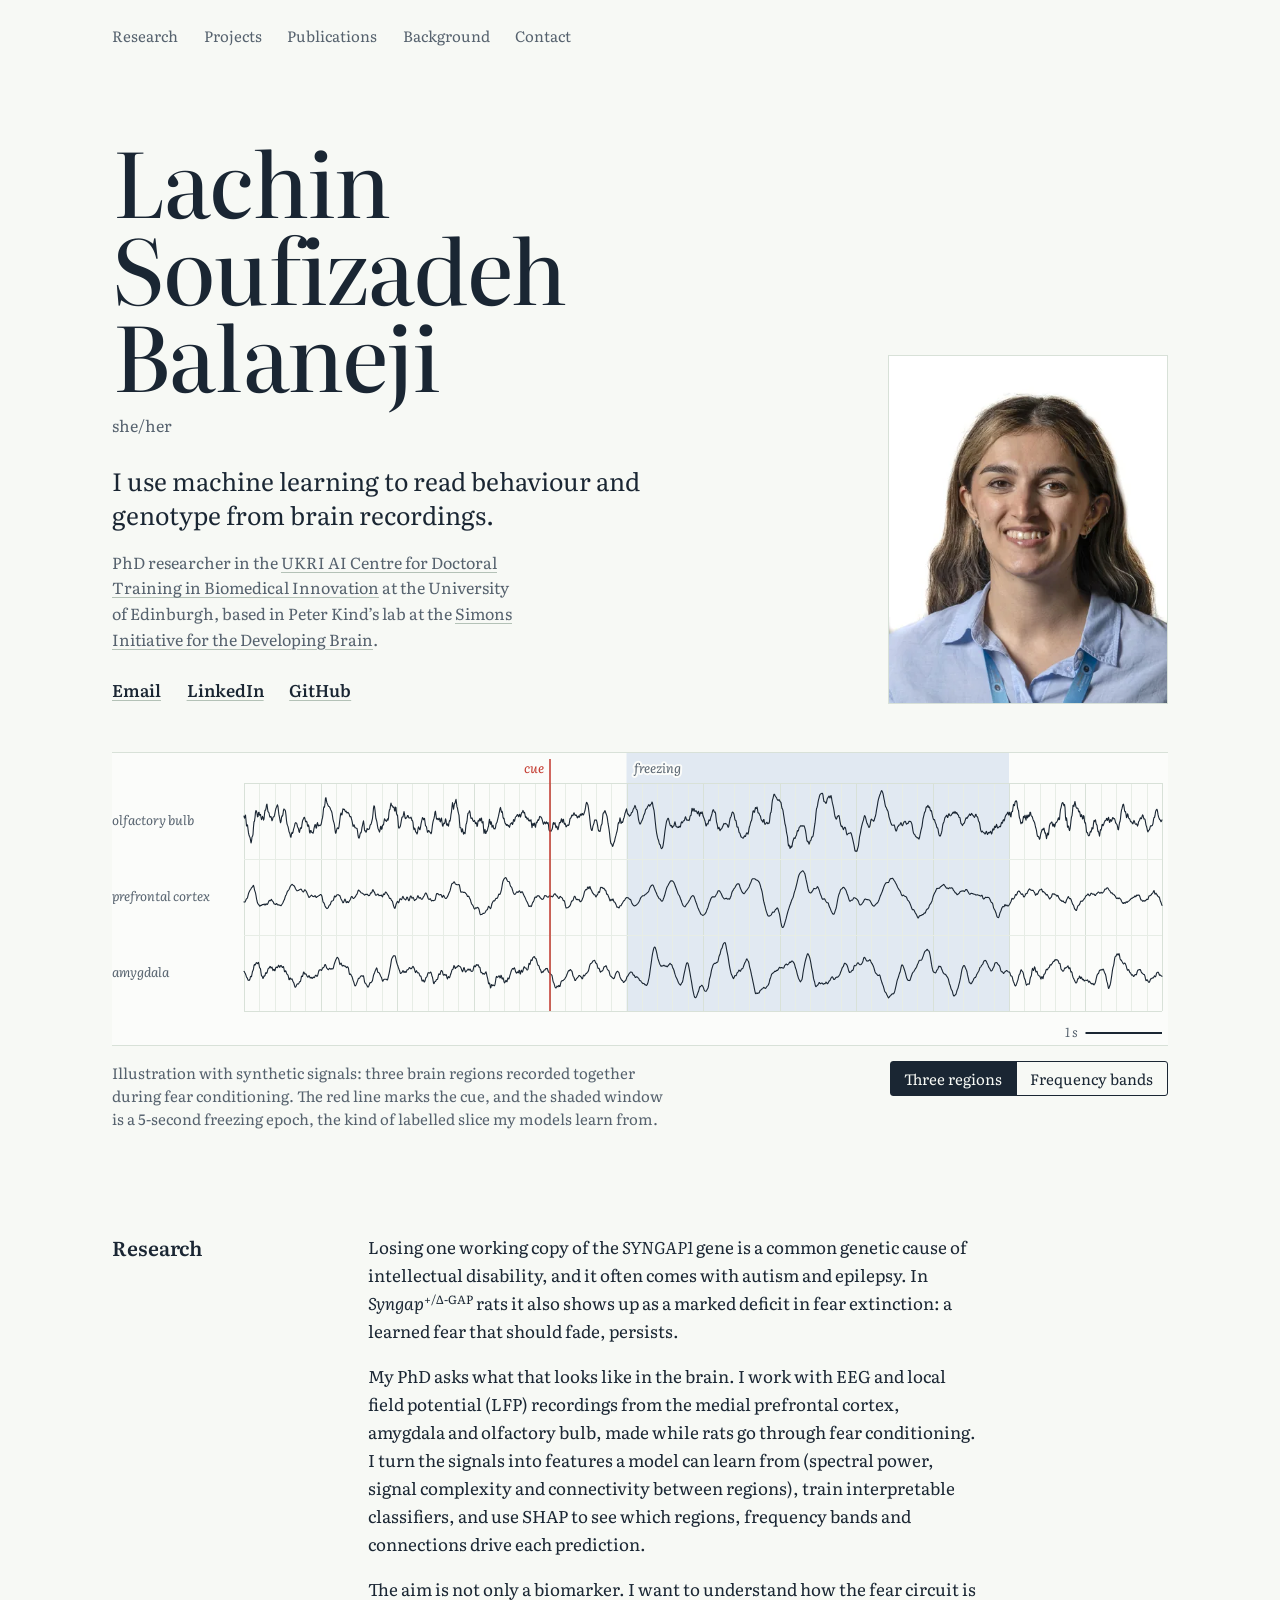
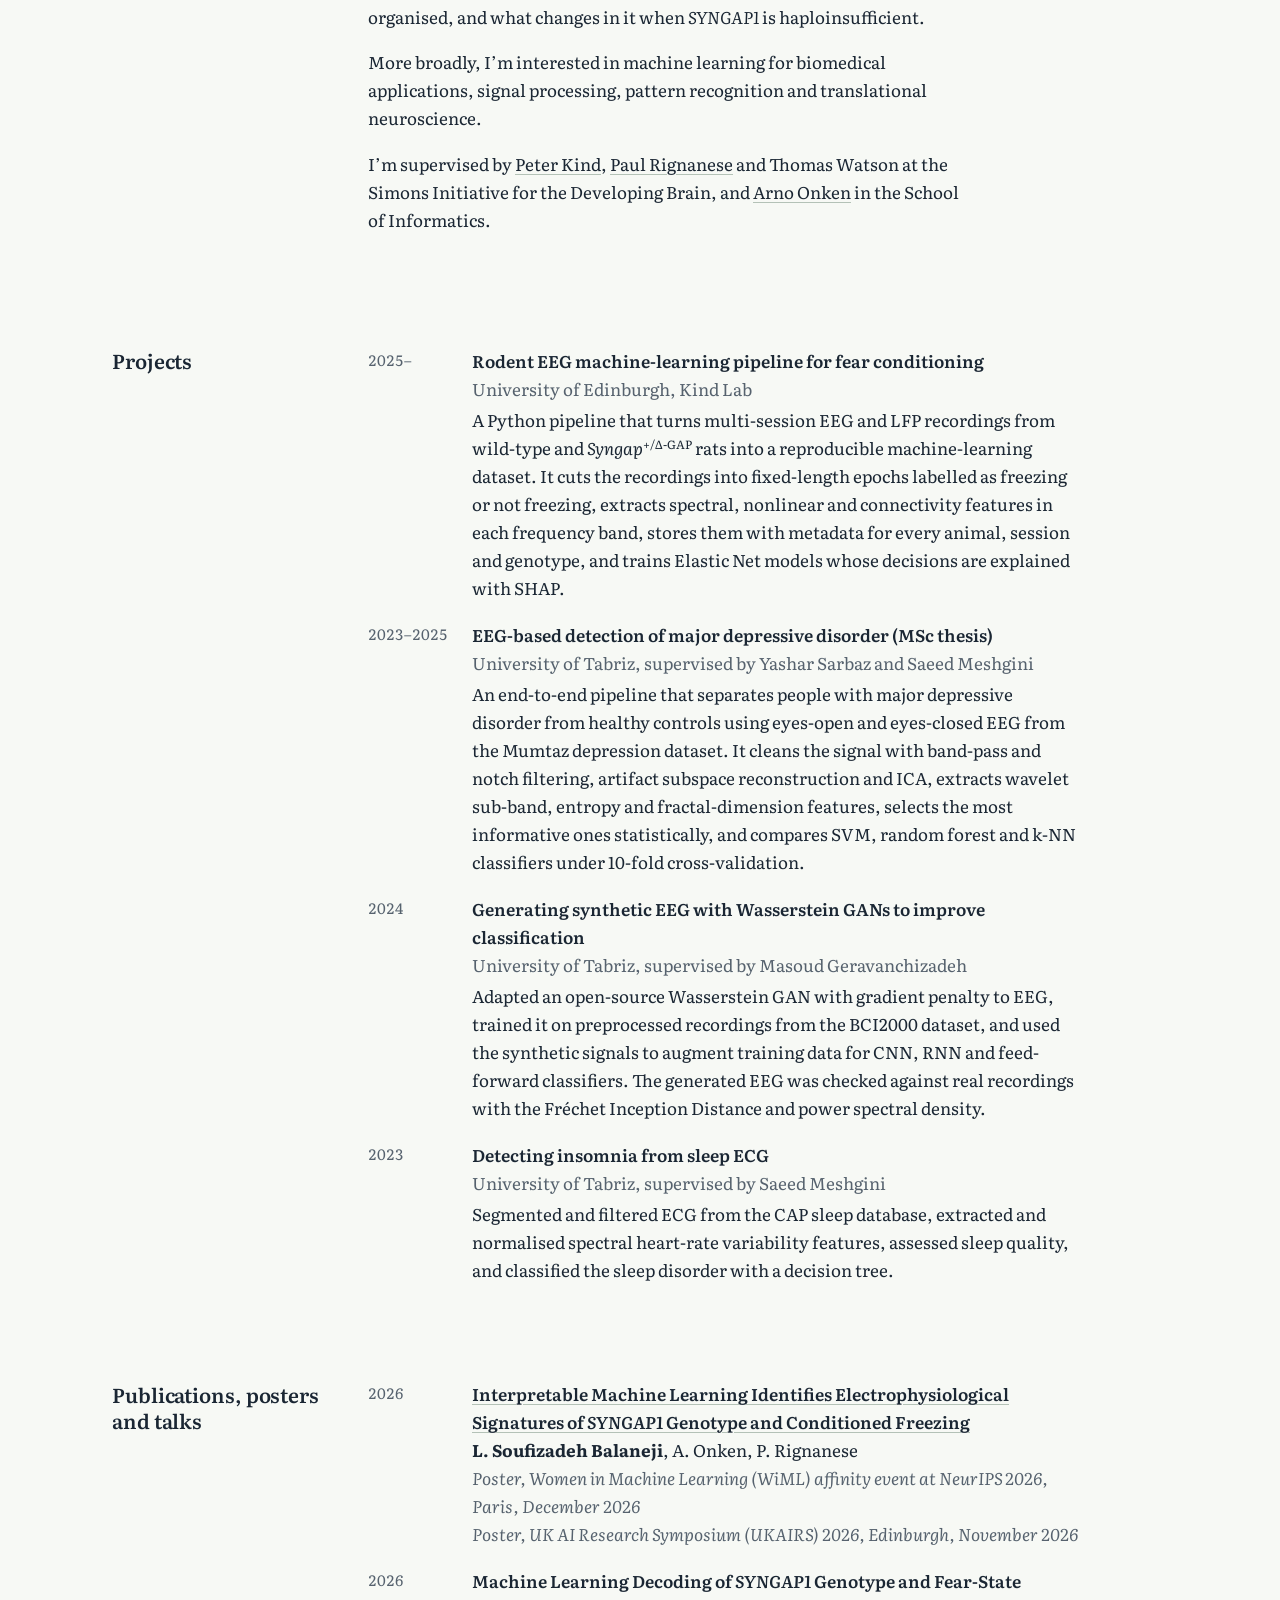
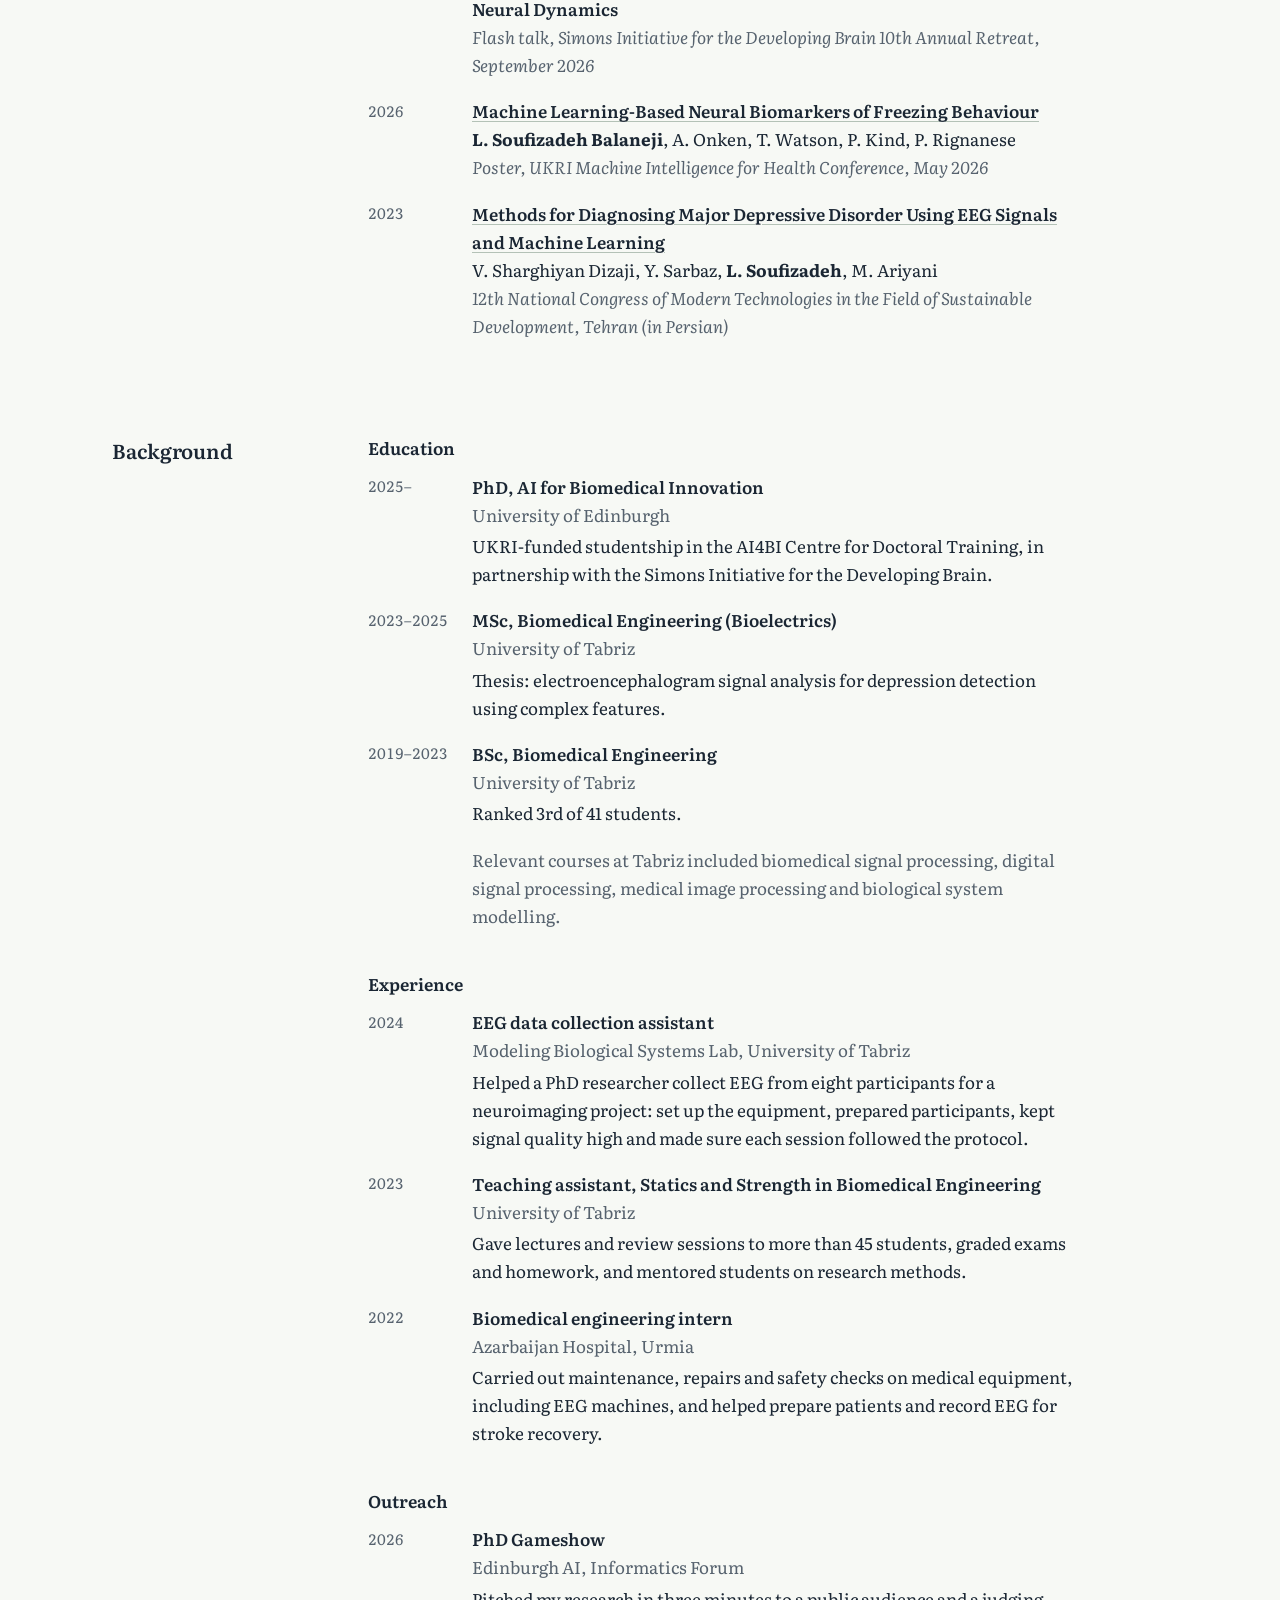
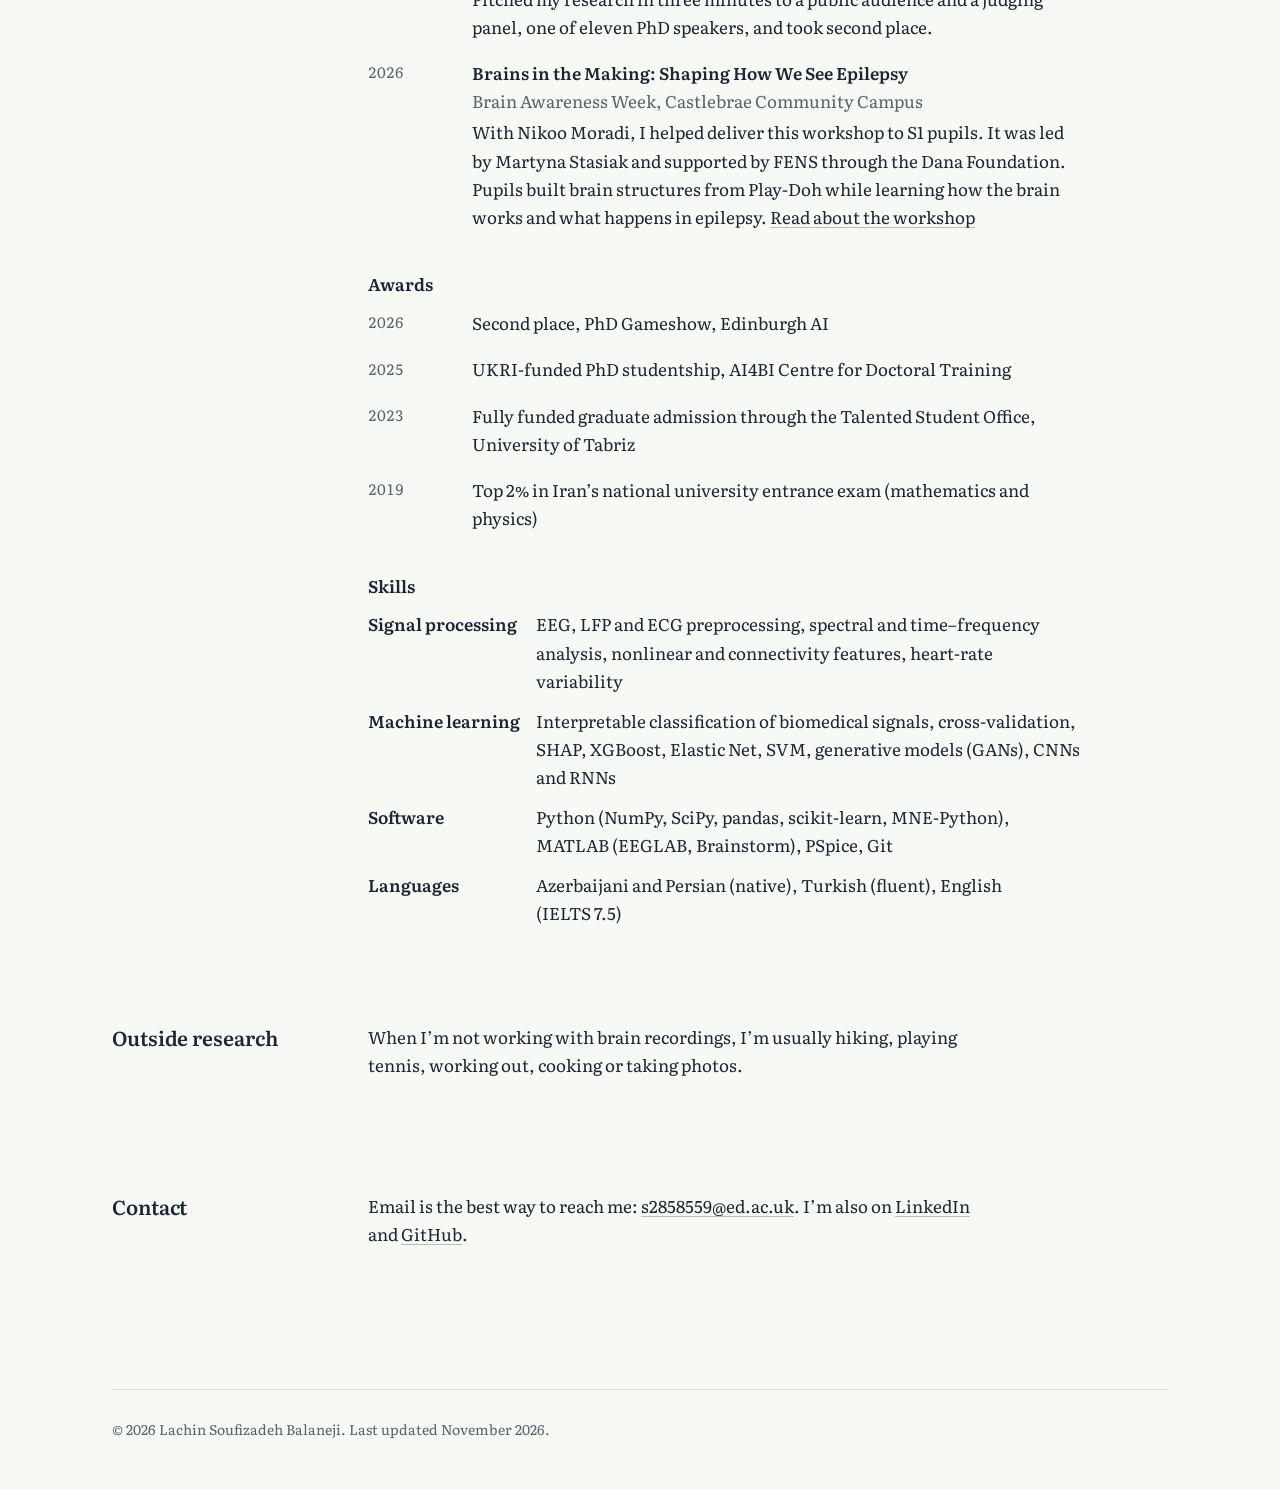
==== commit 1e1acc02: "Add projects, courses and details from the older CV Co-Authored-By: Claude Opus 5.5 <noreply@anthrop" ====
--- a/index.html
+++ b/index.html
@@ -102,6 +102,8 @@
         <p>My PhD asks what that looks like in the brain. I work with EEG and local field potential (LFP) recordings from the medial prefrontal cortex, amygdala and olfactory bulb, made while rats go through fear conditioning. I turn the signals into features a model can learn from (spectral power, signal complexity and connectivity between regions), train interpretable classifiers, and use SHAP to see which regions, frequency bands and connections drive each prediction.</p>
         <p>The aim is not only a biomarker. I want to understand how the fear circuit is organised, and what changes in it when <i>SYNGAP1</i> is haploinsufficient.</p>
 
+        <p>More broadly, I’m interested in machine learning for biomedical applications, signal processing, pattern recognition and translational neuroscience.</p>
+
         <p>I’m supervised by <a href="https://sidb.org.uk/peter-kind/">Peter Kind</a>, <a href="https://sidb.org.uk/peter-kind/paul-rignanese/">Paul Rignanese</a> and Thomas Watson at the Simons Initiative for the Developing Brain, and <a href="https://homepages.inf.ed.ac.uk/aonken/">Arno Onken</a> in the School of Informatics.</p>
 
       </div>
@@ -125,6 +127,22 @@
               <p class="title">EEG-based detection of major depressive disorder (MSc thesis)</p>
               <p class="meta">University of Tabriz, supervised by Yashar Sarbaz and Saeed Meshgini</p>
               <p class="detail">An end-to-end pipeline that separates people with major depressive disorder from healthy controls using eyes-open and eyes-closed EEG from the Mumtaz depression dataset. It cleans the signal with band-pass and notch filtering, artifact subspace reconstruction and ICA, extracts wavelet sub-band, entropy and fractal-dimension features, selects the most informative ones statistically, and compares SVM, random forest and k-NN classifiers under 10-fold cross-validation.</p>
+            </div>
+          </li>
+          <li class="entry">
+            <span class="when">2024</span>
+            <div>
+              <p class="title">Generating synthetic EEG with Wasserstein GANs to improve classification</p>
+              <p class="meta">University of Tabriz, supervised by Masoud Geravanchizadeh</p>
+              <p class="detail">Adapted an open-source Wasserstein GAN with gradient penalty to EEG, trained it on preprocessed recordings from the BCI2000 dataset, and used the synthetic signals to augment training data for CNN, RNN and feed-forward classifiers. The generated EEG was checked against real recordings with the Fréchet Inception Distance and power spectral density.</p>
+            </div>
+          </li>
+          <li class="entry">
+            <span class="when">2023</span>
+            <div>
+              <p class="title">Detecting insomnia from sleep ECG</p>
+              <p class="meta">University of Tabriz, supervised by Saeed Meshgini</p>
+              <p class="detail">Segmented and filtered ECG from the CAP sleep database, extracted and normalised spectral heart-rate variability features, assessed sleep quality, and classified the sleep disorder with a decision tree.</p>
             </div>
           </li>
         </ol>
@@ -162,9 +180,9 @@
           <li class="entry">
             <span class="when">2023</span>
             <div>
-              <p class="title">Methods for Diagnosing Major Depressive Disorder Using EEG Signals and Machine Learning</p>
+              <p class="title"><a href="https://civilica.com/doc/1993740">Methods for Diagnosing Major Depressive Disorder Using EEG Signals and Machine Learning</a></p>
               <p>V.&nbsp;Sharghiyan&nbsp;Dizaji, Y.&nbsp;Sarbaz, <b>L.&nbsp;Soufizadeh</b>, M.&nbsp;Ariyani</p>
-              <p class="meta"><i>12th National Congress of Modern Technologies in the Field of Sustainable Development, Tehran</i></p>
+              <p class="meta"><i>12th National Congress of Modern Technologies in the Field of Sustainable Development, Tehran (in Persian)</i></p>
             </div>
           </li>
         </ol>
@@ -201,6 +219,7 @@
             </div>
           </li>
         </ol>
+        <p class="courses">Relevant courses at Tabriz included biomedical signal processing, digital signal processing, medical image processing and biological system modelling.</p>
 
         <h3>Experience</h3>
         <ol class="entries">
@@ -217,7 +236,7 @@
             <div>
               <p class="title">Teaching assistant, Statics and Strength in Biomedical Engineering</p>
               <p class="meta">University of Tabriz</p>
-              <p class="detail">Ran tutorials and graded exams for more than 45 students.</p>
+              <p class="detail">Gave lectures and review sessions to more than 45 students, graded exams and homework, and mentored students on research methods.</p>
             </div>
           </li>
           <li class="entry">
@@ -225,7 +244,7 @@
             <div>
               <p class="title">Biomedical engineering intern</p>
               <p class="meta">Azarbaijan Hospital, Urmia</p>
-              <p class="detail">Maintained and troubleshot medical equipment, including EEG systems, and helped record EEG for patients recovering from stroke.</p>
+              <p class="detail">Carried out maintenance, repairs and safety checks on medical equipment, including EEG machines, and helped prepare patients and record EEG for stroke recovery.</p>
             </div>
           </li>
         </ol>
@@ -273,11 +292,11 @@
         <h3>Skills</h3>
         <dl class="skills">
           <dt>Signal processing</dt>
-          <dd>EEG and LFP preprocessing, spectral and time–frequency analysis, nonlinear and connectivity features</dd>
+          <dd>EEG, LFP and ECG preprocessing, spectral and time–frequency analysis, nonlinear and connectivity features, heart-rate variability</dd>
           <dt>Machine learning</dt>
-          <dd>Interpretable classification of biomedical signals, cross-validation, SHAP, XGBoost, Elastic Net, SVM</dd>
+          <dd>Interpretable classification of biomedical signals, cross-validation, SHAP, XGBoost, Elastic Net, SVM, generative models (GANs), CNNs and RNNs</dd>
           <dt>Software</dt>
-          <dd>Python (NumPy, SciPy, pandas, scikit-learn, MNE-Python), MATLAB (EEGLAB, Brainstorm), Git</dd>
+          <dd>Python (NumPy, SciPy, pandas, scikit-learn, MNE-Python), MATLAB (EEGLAB, Brainstorm), PSpice, Git</dd>
           <dt>Languages</dt>
           <dd>Azerbaijani and Persian (native), Turkish (fluent), English (IELTS&nbsp;7.5)</dd>
         </dl>
--- a/assets/css/site.css
+++ b/assets/css/site.css
@@ -600,3 +600,15 @@
     background: #fff;
   }
 }
+
+/* Sits under the education list, aligned with the entry text rather than the years. */
+.section-body .courses {
+  margin: 1.15rem 0 0 6.5rem;
+  color: var(--ink-2);
+}
+
+@media (max-width: 40rem) {
+  .section-body .courses {
+    margin-left: 0;
+  }
+}
